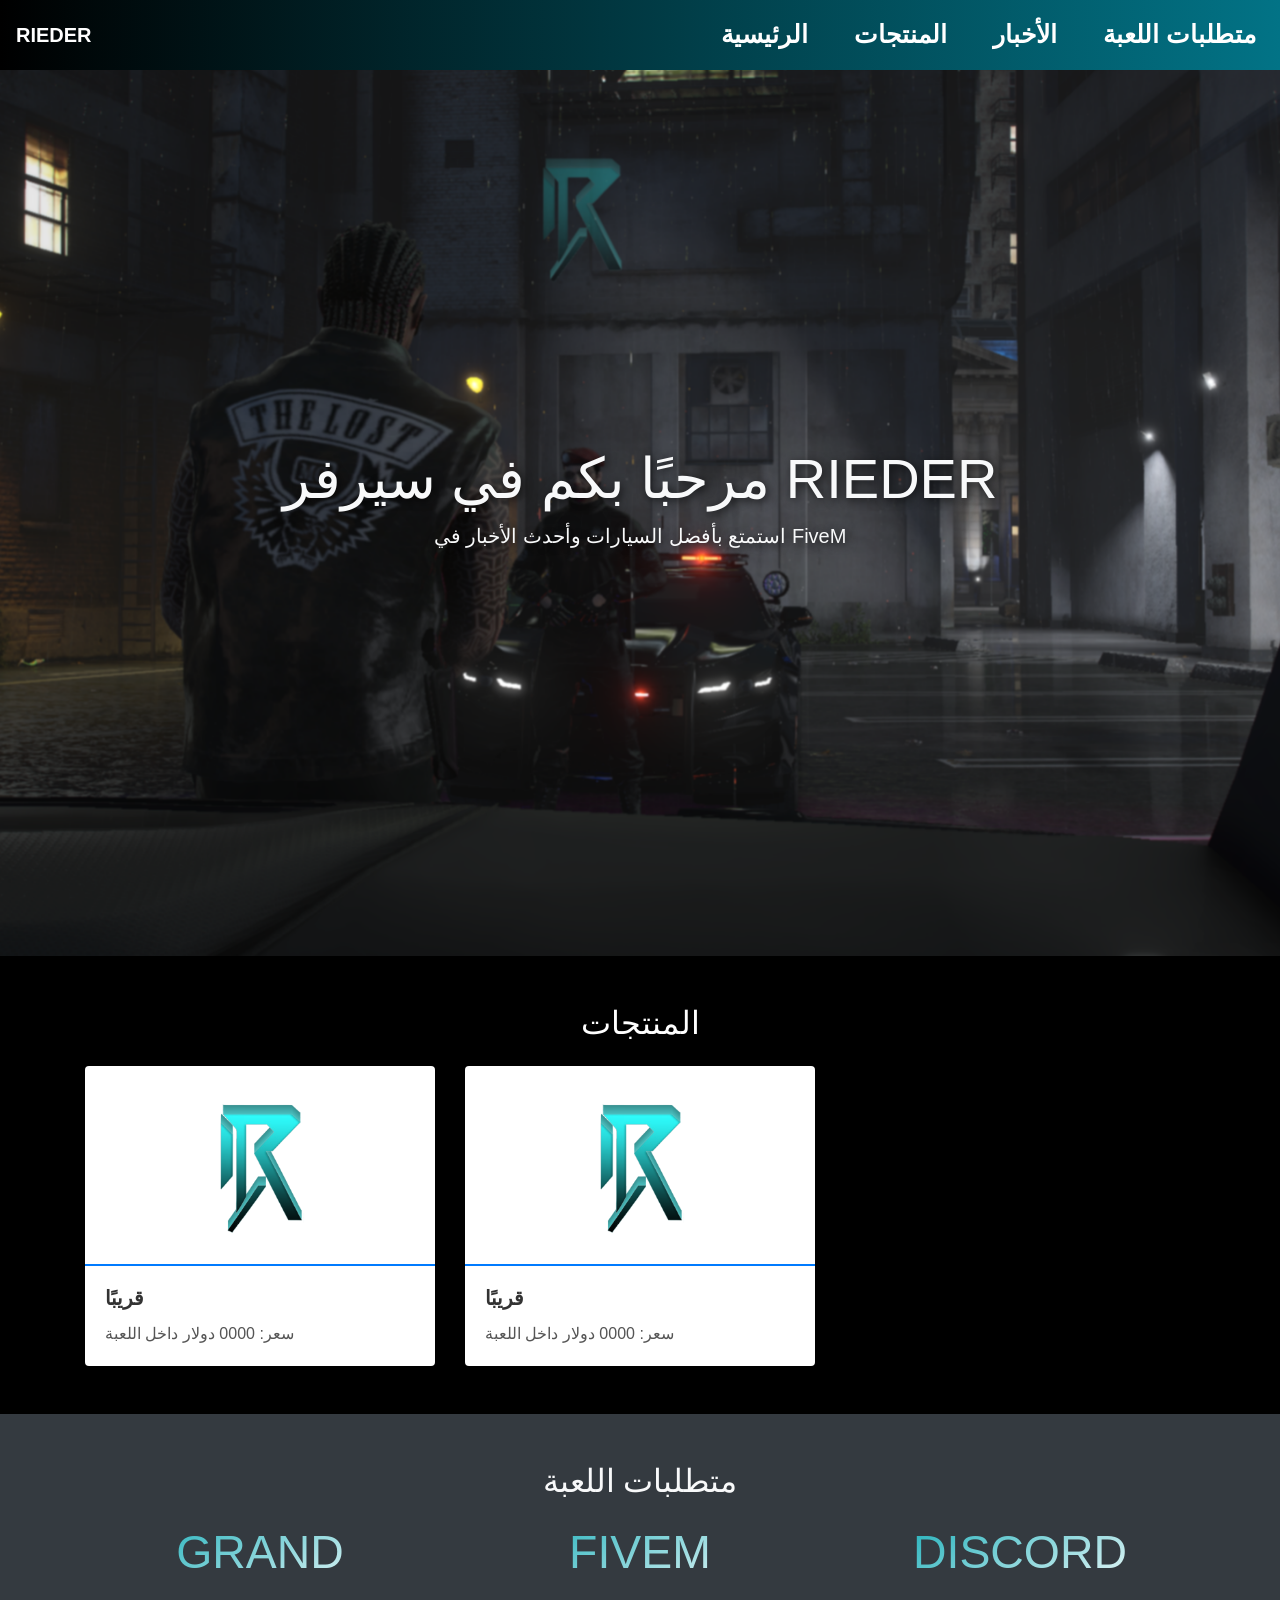
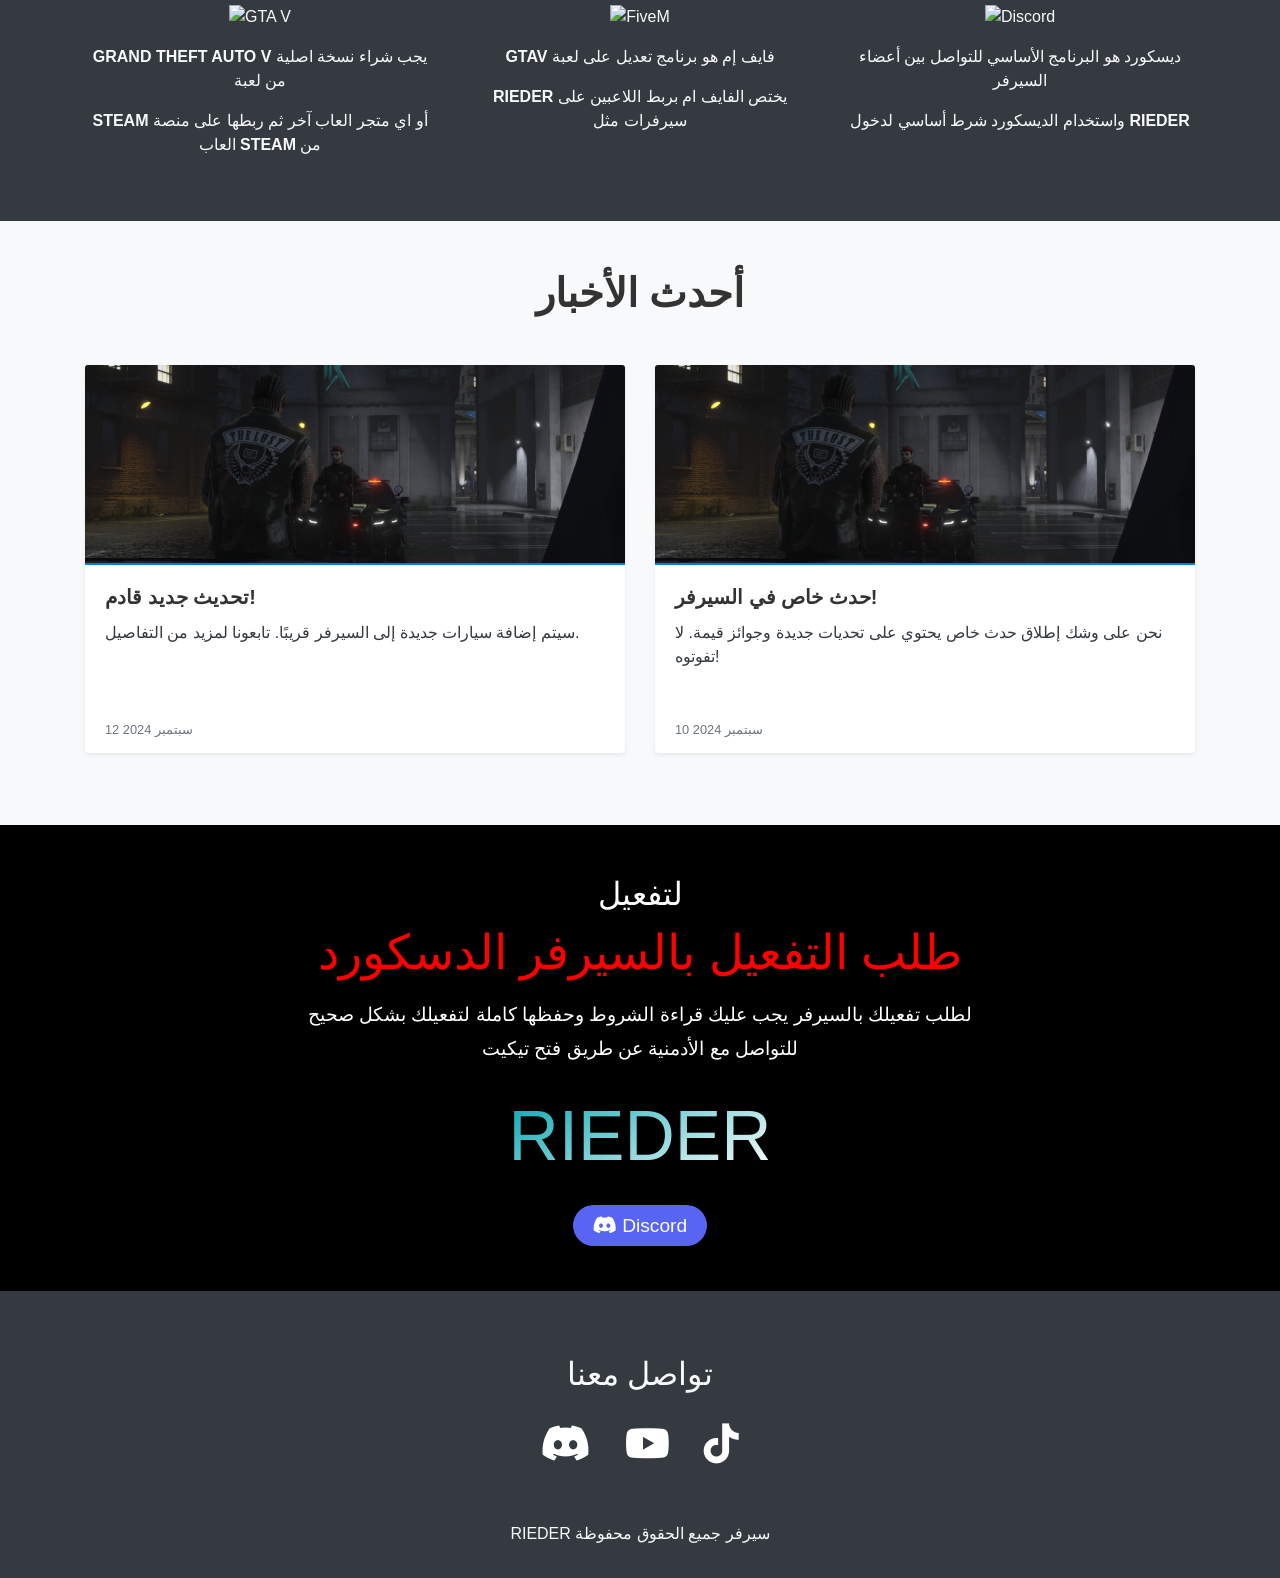
==== index.html @ 336ad44a "Add files via upload" ====
<!DOCTYPE html>
<html lang="ar">
  <head>
    <meta charset="UTF-8" />
    <meta name="viewport" content="width=device-width, initial-scale=1.0" />
    <title>RIEDER - سيرفر FiveM</title>
    <link
      rel="stylesheet"
      href="https://cdnjs.cloudflare.com/ajax/libs/font-awesome/6.0.0-beta3/css/all.min.css"
    />
    <link
      rel="stylesheet"
      href="https://stackpath.bootstrapcdn.com/bootstrap/4.5.2/css/bootstrap.min.css"
    />
    <link rel="stylesheet" href="index.css" />
  </head>

  <body>
    <!-- شريط التنقل -->
    <nav class="navbar navbar-expand-lg navbar-dark bg-dark fixed-top">
      <a class="navbar-brand" href="#">RIEDER</a>
      <button
        class="navbar-toggler"
        type="button"
        data-toggle="collapse"
        data-target="#navbarNav"
        aria-controls="navbarNav"
        aria-expanded="false"
        aria-label="Toggle navigation"
      >
        <span class="navbar-toggler-icon"></span>
      </button>
      <div class="collapse navbar-collapse" id="navbarNav">
        <ul class="navbar-nav ml-auto">
          <li class="nav-item">
            <a class="nav-link" href="#home">الرئيسية</a>
          </li>
          <li class="nav-item">
            <a class="nav-link" href="#products">المنتجات</a>
          </li>
          <li class="nav-item">
            <a class="nav-link" href="#news">الأخبار</a>
          </li>
          <li class="nav-item">
            <a class="nav-link" href="#requirements">متطلبات اللعبة</a>
          </li>
        </ul>
      </div>
    </nav>

    <!-- قسم الصفحة الرئيسية -->
    <section id="home" class="d-flex align-items-center justify-content-center text-center">
      <div class="background-slideshow">
        <div class="slide active" style="background-image: url('img/RD-1.png')"></div>
      </div>
      <div class="container text-light">
        <h1 class="display-4">مرحبًا بكم في سيرفر RIEDER</h1>
        <p class="lead">استمتع بأفضل السيارات وأحدث الأخبار في FiveM</p>
      </div>
    </section>

    <!-- قسم المنتجات -->
    <section id="products" class="py-5">
      <div class="container">
        <h2 class="text-center mb-4">المنتجات</h2>
        <div class="row">
          <div class="col-md-4">
            <div class="card shadow">
              <img src="img/R.png" class="card-img-top" alt="سيارة 1" />
              <div class="card-body">
                <h5 class="card-title">قريبًا</h5>
                <p class="card-text">سعر: 0000 دولار داخل اللعبة</p>
              </div>
            </div>
          </div>
          <div class="col-md-4">
            <div class="card shadow">
              <img src="img/R.png" class="card-img-top" alt="سيارة 2" />
              <div class="card-body">
                <h5 class="card-title">قريبًا</h5>
                <p class="card-text">سعر: 0000 دولار داخل اللعبة</p>
              </div>
            </div>
          </div>
        </div>
      </div>
    </section>

    <!-- قسم متطلبات اللعبة -->
    <section id="requirements" class="py-5 bg-dark text-light">
      <div class="container">
        <h2 class="text-center mb-4">متطلبات اللعبة</h2>
        <div class="row text-center">
          <div class="col-md-4">
            <h3 class="text-danger">GRAND</h3>
            <img src="https://i.imgur.com/AScVZqW.jpg" alt="GTA V" class="img-fluid mb-3" />
            <p><strong>GRAND THEFT AUTO V</strong> يجب شراء نسخة اصلية من لعبة</p>
            <p><strong>STEAM</strong>  أو اي متجر العاب آخر ثم ربطها على منصة العاب <strong>STEAM</strong>  من</p>
          </div>
          <div class="col-md-4">
            <h3 class="text-danger">FIVEM</h3>
            <img src="https://i.imgur.com/8lNIulw.jpg" alt="FiveM" class="img-fluid mb-3" />
            <p><strong>GTAV</strong> فايف إم هو برنامج تعديل على لعبة </p>
            <p><strong>RIEDER</strong> يختص الفايف ام بربط اللاعبين على سيرفرات مثل</p>
          </div>
          <div class="col-md-4">
            <h3 class="text-danger">DISCORD</h3>
            <img src="https://i.imgur.com/HtCloNU.png" alt="Discord" class="img-fluid mb-3" />
            <p>ديسكورد هو البرنامج الأساسي للتواصل بين أعضاء السيرفر</p>
            <p>واستخدام الديسكورد شرط أساسي لدخول <strong>RIEDER</strong></p>
          </div>
        </div>
      </div>
    </section>

    <!-- قسم الأخبار -->
    <section id="news" class="py-5 bg-light text-dark">
      <div class="container">
        <h2 class="text-center mb-5">أحدث الأخبار</h2>
        <div class="row">
          <div class="col-md-6 mb-4">
            <div class="card shadow-sm h-100">
              <img src="img/RD-1.png" class="card-img-top" alt="خبر 1" />
              <div class="card-body">
                <h5 class="card-title">تحديث جديد قادم!</h5>
                <p>سيتم إضافة سيارات جديدة إلى السيرفر قريبًا. تابعونا لمزيد من التفاصيل.</p>
              </div>
              <div class="card-footer bg-transparent">
                <small class="text-muted">12 سبتمبر 2024</small>
              </div>
            </div>
          </div>
          <div class="col-md-6 mb-4">
            <div class="card shadow-sm h-100">
              <img src="img/RD-1.png" class="card-img-top" alt="خبر 2" />
              <div class="card-body">
                <h5 class="card-title">حدث خاص في السيرفر!</h5>
                <p>نحن على وشك إطلاق حدث خاص يحتوي على تحديات جديدة وجوائز قيمة. لا تفوتوه!</p>
              </div>
              <div class="card-footer bg-transparent">
                <small class="text-muted">10 سبتمبر 2024</small>
              </div>
            </div>
          </div>
        </div>
      </div>
    </section>

    <!-- قسم التفعيل -->
    <section class="activation-section">
      <h3>لتفعيل</h3>
      <h1>طلب التفعيل بالسيرفر الدسكورد</h1>
      <p>لطلب تفعيلك بالسيرفر يجب عليك قراءة الشروط وحفظها كاملة لتفعيلك بشكل صحيح</p>
      <p>للتواصل مع الأدمنية عن طريق فتح تيكيت</p>

      <div class="admin">
        <span class="text-danger">RIEDER</span> 
      </div>
<br>
      <a href="https://discord.gg/NkKZHzHgJ5" target="_blank" class="discord-button">
        <i class="fab fa-discord"></i> Discord
      </a>
    </section>

    <!-- تواصل -->
    <footer class="bg-dark text-light text-center py-3">
      <section id="social-media" class="py-5 bg-dark text-light text-center">
        <div class="container">
          <h2>تواصل معنا</h2>
          <div class="social-icons">
            <a href="https://discord.gg/NkKZHzHgJ5" target="_blank" class="social-icon"><i class="fab fa-discord"></i></a>
            <a href="https://www.youtube.com/@RIEDER_RP" target="_blank" class="social-icon"><i class="fab fa-youtube"></i></a>
            <a href="https://www.tiktok.com/@riedercfw" target="_blank" class="social-icon"><i class="fab fa-tiktok"></i></a>
          </div>
        </div>
      </section>
      <p>RIEDER سيرفر جميع الحقوق محفوظة</p>
    </footer>

    <!-- سكربتات -->
    <script src="https://code.jquery.com/jquery-3.5.1.slim.min.js"></script>
    <script src="https://cdn.jsdelivr.net/npm/@popperjs/core@2.9.2/dist/umd/popper.min.js"></script>
    <script src="https://stackpath.bootstrapcdn.com/bootstrap/4.5.2/js/bootstrap.min.js"></script>
    <script src="scripts.js"></script>
  </body>
</html>
---- index.css ----
* {
  margin: 0;
  padding: 0;
  box-sizing: border-box;
}
a {
  text-decoration: none;
  color: #027386;
}
@font-face {
  font-family: "RIEDER1";
  src: url(font/OriginTech_personal_use.otf);
}

@font-face {
  font-family: "RIEDER2";
  src: url(font/ReemKufi-Regular-2_2.ttf);
}

::-webkit-scrollbar {
  width: 3px;
}
::-webkit-scrollbar-thumb {
  background-color: #027386;
}
/* تهيئة أساسية */
body {
  font-family: "Arial", sans-serif;
  background-color: black;
  color: white;
  margin-top: 56px; /* لتعويض شريط التنقل الثابت */
}

/* تخصيص شريط التنقل */
.navbar {
  background: linear-gradient(
    to right,
    #000000,
    #027386
  ); /* تدرج ألوان أسود وأزرق */
  font-size: 25px;
  font-weight: 600;
}
.nav-link {
  color: #ffffff !important; /* لون النص في الروابط */
  margin-left: 30px;
}
.nav-link:hover {
  color: #000000 !important; /* لون النص عند التمرير */
}

/* قسم الصفحة الرئيسية */
#home {
  position: relative;
  height: 100vh;
  overflow: hidden;
}

/* خلفية الصور المتغيرة */
.background-slideshow {
  position: absolute;
  top: 0;
  left: 0;
  width: 100%;
  height: 100%;
  z-index: -1;
}

.slide {
  position: absolute;
  top: 0;
  left: 0;
  width: 100%;
  height: 100%;
  background-size: cover;
  background-position: center;
  opacity: 0;
  transition: opacity 2s ease-in-out;
}

.slide.active {
  opacity: 1;
}

/* تنسيق النص */
.container {
  z-index: 1;
}

#home h1,
#home p {
  text-shadow: 2px 2px 10px rgba(0, 0, 0, 0.7);
}

/* المنتجات */
.card {
  transition: transform 0.3s ease;
}

.card:hover {
  transform: scale(1.05);
}

.card img {
  height: 200px;
  object-fit: cover;
}

.btn-primary {
  background-color: #027386;
  border-color: #027386;
}

.btn-primary:hover {
  background-color: #004085;
  border-color: #003366;
}

/* قسم الأخبار المحسن */
#news {
  background-color: #222;
}

#news h2 {
  color: #333;
  font-weight: bold;
  font-size: 2.5rem;
}

.card {
  border: none;
  transition: transform 0.3s ease;
}

.card:hover {
  transform: scale(1.05);
}

.card-img-top {
  height: 250px;
  object-fit: cover;
  border-bottom: 2px solid #007bff;
}

.card-title {
  font-weight: bold;
  color: #333;
}

.card-text {
  color: #555;
}

.card-footer {
  background-color: transparent;
  border-top: none;
}

.card-footer small {
  color: #777;
}

/* قسم التواصل الاجتماعي */
#social-media {
  padding: 50px 0;
  background-color: #111;
}

.social-icons {
  margin-top: 20px;
}

.social-icon {
  color: white;
  margin: 0 15px;
  font-size: 2.5rem;
  transition: color 0.3s ease;
}

.social-icon:hover {
  color: #027386; /* لون مختلف عند التحويم */
  filter: drop-shadow(2px 2px 20px #ffffff);
}

/*gem*/

.text-danger {
  text-align: center;
  background: linear-gradient(150deg, #08a8b3, #ffffff);
  -webkit-background-clip: text;
  background-clip: text;
  -webkit-text-fill-color: transparent;
  font-size: 2.9em;
  margin-left: 20px;
  margin-right: 20px;
  margin-bottom: 25px;
}

/*قسم التفعيل */
.activation-section {
  text-align: center;
  padding: 50px;
}

.activation-section h1 {
  color: red;
  font-size: 3rem;
  margin-bottom: 20px;
}

.activation-section h3 {
  margin-bottom: 10px;
  font-size: 2rem;
}

.activation-section p {
  font-size: 1.2rem;
  margin-bottom: 5px;
}

.discord-button {
  margin-top: 30px;
  background-color: #5865f2;
  color: white;
  padding: 10px 20px;
  border-radius: 25px;
  text-decoration: none;
  font-size: 1.2rem;
}

.discord-button:hover {
  background-color: #4853c8;
}

.admin {
  margin-top: 20px;
  font-size: 1.5rem;
}

.admin i {
  margin-left: 5px;
}
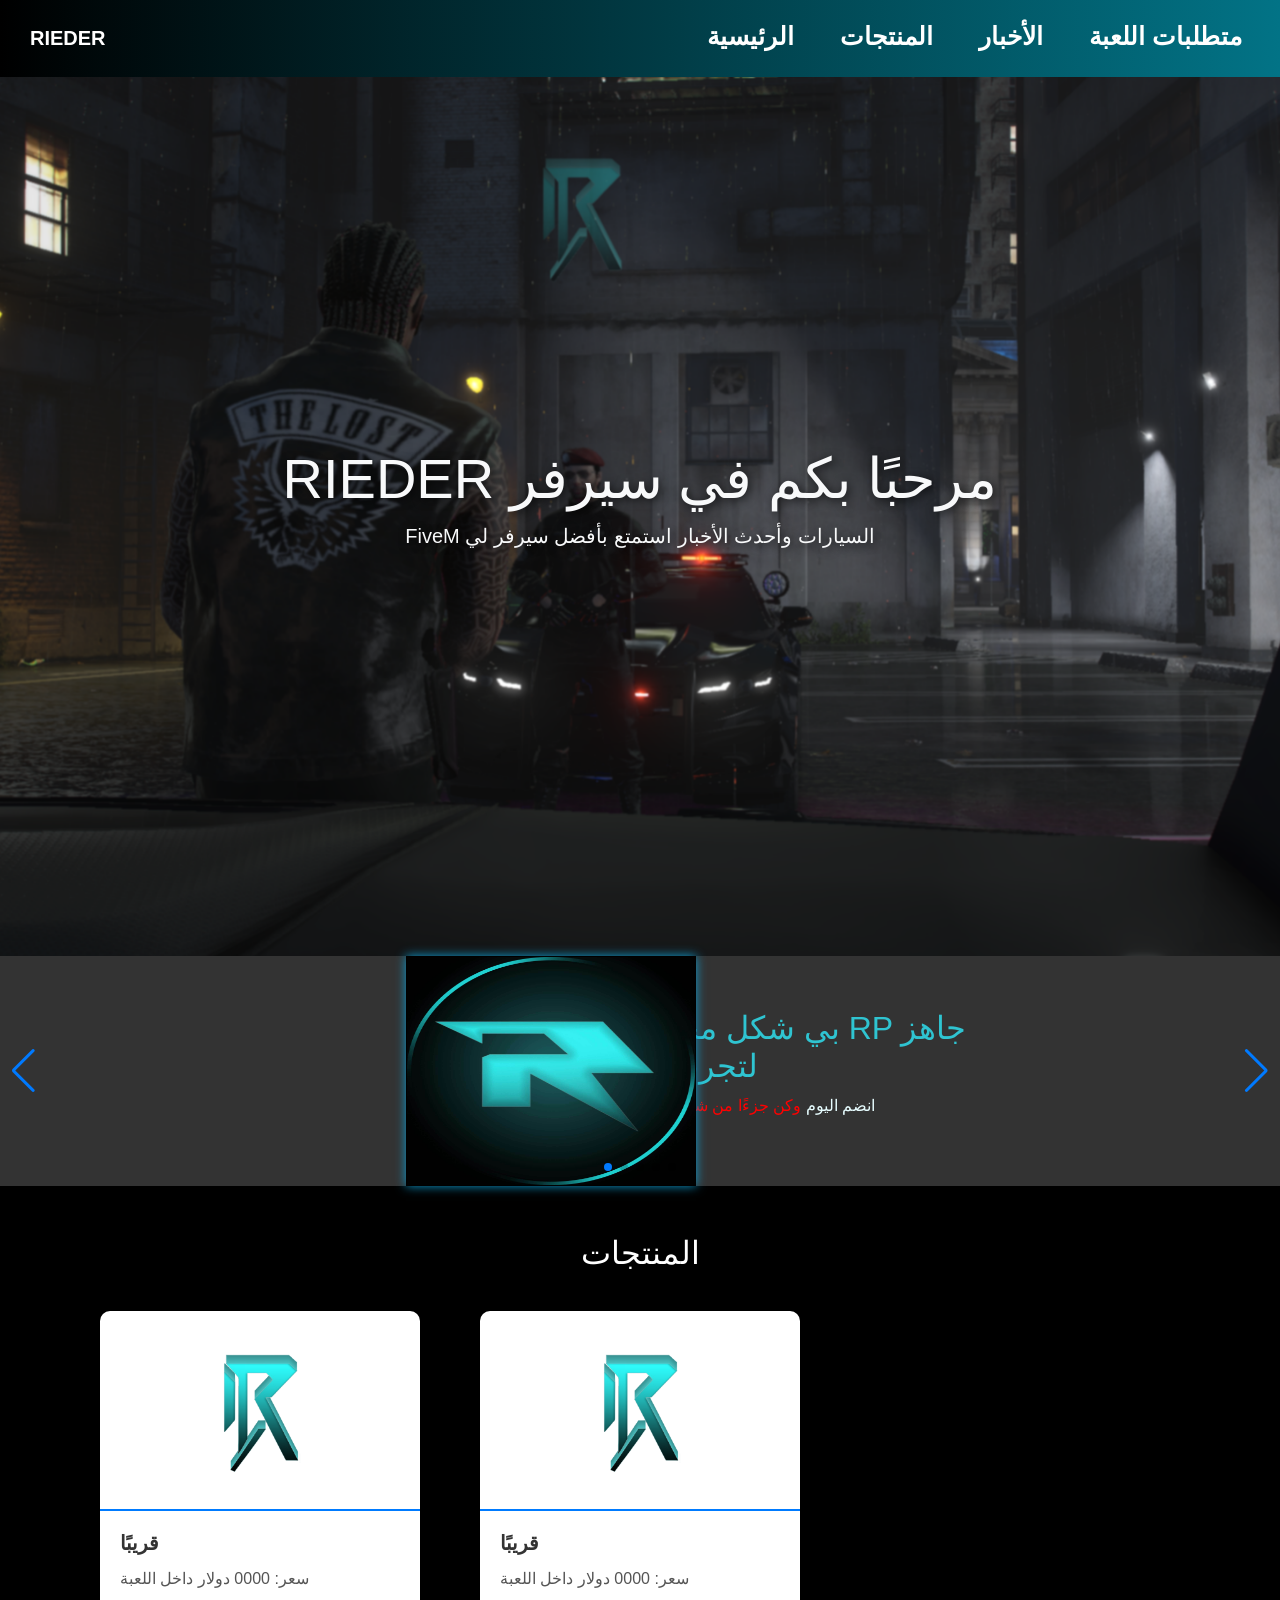
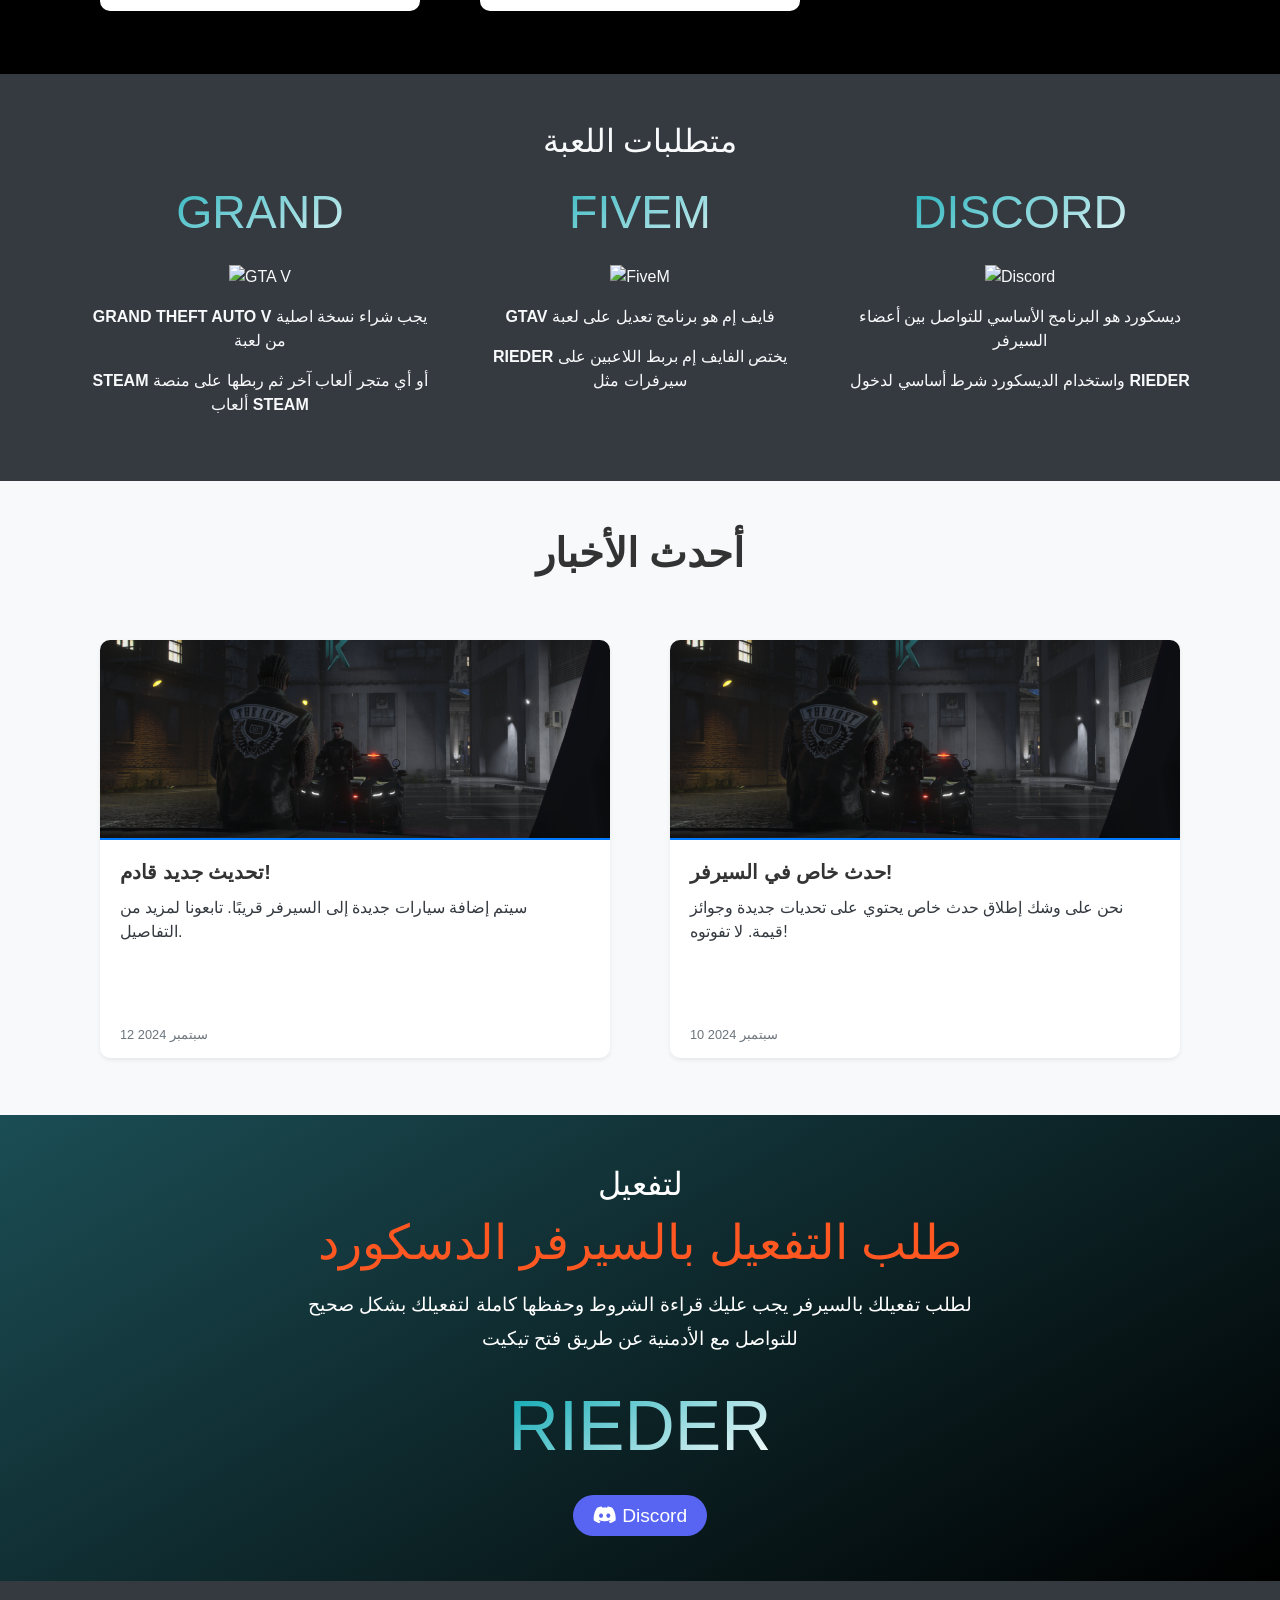
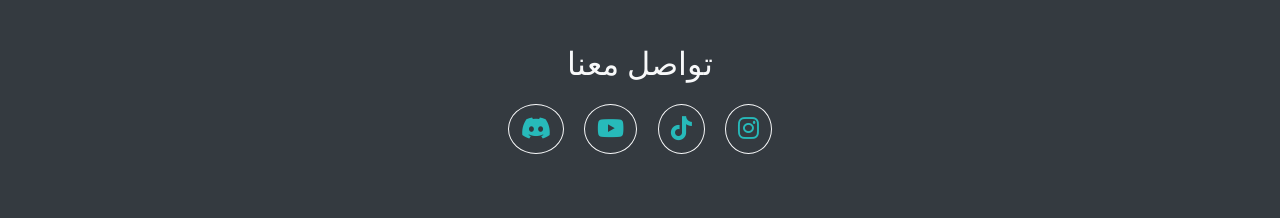
==== commit 0752d012: "Add files via upload" ====
--- a/index.html
+++ b/index.html
@@ -1,6 +1,16 @@
 <!DOCTYPE html>
 <html lang="ar">
   <head>
+    <meta
+      name="description"
+      content="مرحبًا بكم في RIEDER، السيرفر النهائي لـ FiveM لتجربة RP الرائعة."
+    />
+    <meta
+      name="keywords"
+      content="FiveM، RIEDER، GTA V، RP، الألعاب، السيرفر"
+    />
+    <meta name="robots" content="index، follow" />
+
     <meta charset="UTF-8" />
     <meta name="viewport" content="width=device-width, initial-scale=1.0" />
     <title>RIEDER - سيرفر FiveM</title>
@@ -12,7 +22,11 @@
       rel="stylesheet"
       href="https://stackpath.bootstrapcdn.com/bootstrap/4.5.2/css/bootstrap.min.css"
     />
-    <link rel="stylesheet" href="index.css" />
+    <link
+      rel="stylesheet"
+      href="https://unpkg.com/swiper/swiper-bundle.min.css"
+    />
+    <link rel="stylesheet" href="style.css" />
   </head>
 
   <body>
@@ -38,9 +52,7 @@
           <li class="nav-item">
             <a class="nav-link" href="#products">المنتجات</a>
           </li>
-          <li class="nav-item">
-            <a class="nav-link" href="#news">الأخبار</a>
-          </li>
+          <li class="nav-item"><a class="nav-link" href="#news">الأخبار</a></li>
           <li class="nav-item">
             <a class="nav-link" href="#requirements">متطلبات اللعبة</a>
           </li>
@@ -49,16 +61,61 @@
     </nav>
 
     <!-- قسم الصفحة الرئيسية -->
-    <section id="home" class="d-flex align-items-center justify-content-center text-center">
+    <section
+      id="home"
+      class="d-flex align-items-center justify-content-center text-center"
+    >
       <div class="background-slideshow">
-        <div class="slide active" style="background-image: url('img/RD-1.png')"></div>
+        <div
+          class="slide active"
+          style="background-image: url('img/RD-1.png')"
+        ></div>
+        <div class="slide" style="background-image: url('img/IMG_1277.jpg')"></div>
+        <div class="slide" style="background-image: url('img/IMG_1278.jpg')"></div>
       </div>
       <div class="container text-light">
-        <h1 class="display-4">مرحبًا بكم في سيرفر RIEDER</h1>
-        <p class="lead">استمتع بأفضل السيارات وأحدث الأخبار في FiveM</p>
-      </div>
-    </section>
-
+        <h1 class="display-4">RIEDER مرحبًا بكم في سيرفر</h1>
+        <p class="lead">FiveM السيارات وأحدث الأخبار استمتع بأفضل سيرفر لي </p>
+      </div>
+    </section>
+    <section class="conr">
+
+    
+        <div class="swiper-div">
+          <div class="swiper-container">
+            <div class="swiper-wrapper">
+              <div class="swiper-slide">
+                <img class="slider-image" src="img/IMG_1285.jpg" alt="Image 1" />
+              </div>
+              <div class="swiper-slide">
+                <img class="slider-image" src="img/kane.png" alt="Image 2" />
+              </div>
+              <div class="swiper-slide">
+                <img class="slider-image" src="img/image.png" alt="Image 3" />
+              </div>
+              <div class="swiper-slide">
+                <img class="slider-image" src="img/banner.jpg" alt="Image 4" />
+              </div>
+              <div class="swiper-slide">
+                <img class="slider-image" src="img/banner.jpg" alt="Image 5" />
+              </div>
+            </div>
+            <div class="swiper-button-next"></div>
+            <div class="swiper-button-prev"></div>
+            <div class="swiper-pagination"></div>
+          </div>
+        </div>
+        
+        <div class="text">
+          <h2> بي شكل مختلف؟ RP جاهز لتجربة لعب</h2>
+          <p>
+            <span style="color: rgb(231, 253, 255)">انضم اليوم</span>
+            <span style="color: red">وكن جزءًا من شيء غير عادي</span>
+          </p>
+        </div>
+
+    </section>
+    
     <!-- قسم المنتجات -->
     <section id="products" class="py-5">
       <div class="container">
@@ -93,19 +150,39 @@
         <div class="row text-center">
           <div class="col-md-4">
             <h3 class="text-danger">GRAND</h3>
-            <img src="https://i.imgur.com/AScVZqW.jpg" alt="GTA V" class="img-fluid mb-3" />
-            <p><strong>GRAND THEFT AUTO V</strong> يجب شراء نسخة اصلية من لعبة</p>
-            <p><strong>STEAM</strong>  أو اي متجر العاب آخر ثم ربطها على منصة العاب <strong>STEAM</strong>  من</p>
+            <img
+              src="https://i.imgur.com/AScVZqW.jpg"
+              alt="GTA V"
+              class="img-fluid mb-3"
+            />
+            <p>
+              <strong>GRAND THEFT AUTO V</strong> يجب شراء نسخة اصلية من لعبة
+            </p>
+            <p>
+              <strong>STEAM</strong> أو أي متجر ألعاب آخر ثم ربطها على منصة
+              ألعاب <strong>STEAM</strong>
+            </p>
           </div>
           <div class="col-md-4">
             <h3 class="text-danger">FIVEM</h3>
-            <img src="https://i.imgur.com/8lNIulw.jpg" alt="FiveM" class="img-fluid mb-3" />
-            <p><strong>GTAV</strong> فايف إم هو برنامج تعديل على لعبة </p>
-            <p><strong>RIEDER</strong> يختص الفايف ام بربط اللاعبين على سيرفرات مثل</p>
+            <img
+              src="https://i.imgur.com/8lNIulw.jpg"
+              alt="FiveM"
+              class="img-fluid mb-3"
+            />
+            <p><strong>GTAV</strong> فايف إم هو برنامج تعديل على لعبة</p>
+            <p>
+              <strong>RIEDER</strong> يختص الفايف إم بربط اللاعبين على سيرفرات
+              مثل
+            </p>
           </div>
           <div class="col-md-4">
             <h3 class="text-danger">DISCORD</h3>
-            <img src="https://i.imgur.com/HtCloNU.png" alt="Discord" class="img-fluid mb-3" />
+            <img
+              src="https://i.imgur.com/HtCloNU.png"
+              alt="Discord"
+              class="img-fluid mb-3"
+            />
             <p>ديسكورد هو البرنامج الأساسي للتواصل بين أعضاء السيرفر</p>
             <p>واستخدام الديسكورد شرط أساسي لدخول <strong>RIEDER</strong></p>
           </div>
@@ -123,7 +200,10 @@
               <img src="img/RD-1.png" class="card-img-top" alt="خبر 1" />
               <div class="card-body">
                 <h5 class="card-title">تحديث جديد قادم!</h5>
-                <p>سيتم إضافة سيارات جديدة إلى السيرفر قريبًا. تابعونا لمزيد من التفاصيل.</p>
+                <p>
+                  سيتم إضافة سيارات جديدة إلى السيرفر قريبًا. تابعونا لمزيد من
+                  التفاصيل.
+                </p>
               </div>
               <div class="card-footer bg-transparent">
                 <small class="text-muted">12 سبتمبر 2024</small>
@@ -135,7 +215,10 @@
               <img src="img/RD-1.png" class="card-img-top" alt="خبر 2" />
               <div class="card-body">
                 <h5 class="card-title">حدث خاص في السيرفر!</h5>
-                <p>نحن على وشك إطلاق حدث خاص يحتوي على تحديات جديدة وجوائز قيمة. لا تفوتوه!</p>
+                <p>
+                  نحن على وشك إطلاق حدث خاص يحتوي على تحديات جديدة وجوائز قيمة.
+                  لا تفوتوه!
+                </p>
               </div>
               <div class="card-footer bg-transparent">
                 <small class="text-muted">10 سبتمبر 2024</small>
@@ -147,19 +230,22 @@
     </section>
 
     <!-- قسم التفعيل -->
-    <section class="activation-section">
+    <section class="activation-section text-center">
       <h3>لتفعيل</h3>
       <h1>طلب التفعيل بالسيرفر الدسكورد</h1>
-      <p>لطلب تفعيلك بالسيرفر يجب عليك قراءة الشروط وحفظها كاملة لتفعيلك بشكل صحيح</p>
+      <p>
+        لطلب تفعيلك بالسيرفر يجب عليك قراءة الشروط وحفظها كاملة لتفعيلك بشكل
+        صحيح
+      </p>
       <p>للتواصل مع الأدمنية عن طريق فتح تيكيت</p>
-
-      <div class="admin">
-        <span class="text-danger">RIEDER</span> 
-      </div>
-<br>
-      <a href="https://discord.gg/NkKZHzHgJ5" target="_blank" class="discord-button">
-        <i class="fab fa-discord"></i> Discord
-      </a>
+      <div class="admin"><span class="text-danger">RIEDER</span></div>
+      <br />
+      <a
+        href="https://discord.gg/NkKZHzHgJ5"
+        target="_blank"
+        class="discord-button"
+        ><i class="fab fa-discord"></i> Discord</a
+      >
     </section>
 
     <!-- تواصل -->
@@ -168,19 +254,36 @@
         <div class="container">
           <h2>تواصل معنا</h2>
           <div class="social-icons">
-            <a href="https://discord.gg/NkKZHzHgJ5" target="_blank" class="social-icon"><i class="fab fa-discord"></i></a>
-            <a href="https://www.youtube.com/@RIEDER_RP" target="_blank" class="social-icon"><i class="fab fa-youtube"></i></a>
-            <a href="https://www.tiktok.com/@riedercfw" target="_blank" class="social-icon"><i class="fab fa-tiktok"></i></a>
+            <a
+              href="https://discord.gg/NkKZHzHgJ5"
+              class="btn btn-outline-light rounded-circle"
+              ><i class="fab fa-discord"></i
+            ></a>
+            <a
+              href="https://www.youtube.com/"
+              class="btn btn-outline-light rounded-circle"
+              ><i class="fab fa-youtube"></i
+            ></a>
+            <a
+              href="https://www.tiktok.com/"
+              class="btn btn-outline-light rounded-circle"
+              ><i class="fab fa-tiktok"></i
+            ></a>
+            <a
+              href="https://www.instagram.com/"
+              class="btn btn-outline-light rounded-circle"
+              ><i class="fab fa-instagram"></i
+            ></a>
           </div>
         </div>
       </section>
-      <p>RIEDER سيرفر جميع الحقوق محفوظة</p>
     </footer>
 
     <!-- سكربتات -->
-    <script src="https://code.jquery.com/jquery-3.5.1.slim.min.js"></script>
-    <script src="https://cdn.jsdelivr.net/npm/@popperjs/core@2.9.2/dist/umd/popper.min.js"></script>
+    <script src="https://code.jquery.com/jquery-3.5.1.min.js"></script>
+    <script src="https://cdn.jsdelivr.net/npm/@popperjs/core@2.10.2/dist/umd/popper.min.js"></script>
     <script src="https://stackpath.bootstrapcdn.com/bootstrap/4.5.2/js/bootstrap.min.js"></script>
-    <script src="scripts.js"></script>
+    <script src="https://unpkg.com/swiper/swiper-bundle.min.js"></script>
+    <script src="script.js"></script>
   </body>
 </html>
--- a/style.css
+++ b/style.css
@@ -0,0 +1,340 @@
+* {
+  margin: 0;
+  padding: 0;
+  box-sizing: border-box;
+}
+
+a {
+  text-decoration: none;
+  color: #027386;
+}
+
+@font-face {
+  font-family: "RIEDER1";
+  src: url(font/OriginTech_personal_use.otf);
+}
+
+@font-face {
+  font-family: "RIEDER2";
+  src: url(font/ReemKufi-Regular-2_2.ttf);
+}
+::-webkit-scrollbar {
+  width: 3px;
+}
+
+::-webkit-scrollbar-thumb {
+  background-color: #027386;
+}
+
+/* تهيئة أساسية */
+body {
+  font-family: "Arial", sans-serif;
+  background-color: black;
+  color: white;
+  margin-top: 56px; /* لتعويض شريط التنقل الثابت */
+}
+
+/* تخصيص شريط التنقل */
+.navbar {
+  background: linear-gradient(to right, #000000, #027386);
+  padding: 10px 30px; /* زيادة الحشوة */
+  font-size: 25px;
+  font-weight: 600;
+}
+
+.nav-link {
+  color: #ffffff !important; /* لون النص في الروابط */
+  margin-left: 30px;
+  position: relative;
+}
+
+.nav-link:after {
+  content: '';
+  display: block;
+  height: 3px;
+  background: #ffffff;
+  transition: width 0.3s;
+  width: 0;
+  margin: auto;
+}
+
+.nav-link:hover:after {
+  width: 100%; /* عرض شريط تحت الرابط عند التحويم */
+}
+
+/* قسم الصفحة الرئيسية */
+#home {
+  position: relative;
+  height: 100vh;
+  overflow: hidden;
+}
+
+/* خلفية الصور المتغيرة */
+.background-slideshow {
+  position: absolute;
+  top: 0;
+  left: 0;
+  width: 100%;
+  height: 100%;
+  z-index: -1;
+}
+.slide {
+  position: absolute;
+  top: 0;
+  left: 0;
+  width: 100%;
+  height: 100%;
+  background-size: cover;
+  background-position: center;
+  opacity: 0;
+  transition: opacity 1s ease-in-out;
+}
+
+.slide.active {
+  opacity: 1;
+  z-index: 1; /* التأكد من ظهور الصورة النشطة فوق الصور الأخرى */
+}
+
+/* تنسيق النص */
+.container {
+  z-index: 1;
+  display:flexbox;
+  flex-wrap: wrap; /* لتناسب العناصر بشكل أفضل */
+  justify-content: space-around; /* توزيع العناصر */
+}
+
+#home h1,
+#home p {
+  text-shadow: 2px 2px 10px rgba(0, 0, 0, 0.7);
+}
+
+/* المنتجات */
+.card {
+  border: none;
+  border-radius: 10px; /* زوايا دائرية */
+  overflow: hidden; /* إخفاء المحتوى الزائد */
+  box-shadow: 0 4px 20px rgba(0, 0, 0, 0.2); /* تأثير الظل */
+  transition: transform 0.3s, box-shadow 0.3s; /* تأثيرات عند التحويم */
+  flex: 1 1 300px; /* العنصر يملأ المساحة المتاحة */
+  margin: 15px; /* تباعد بين العناصر */
+}
+
+.card:hover {
+  transform: translateY(-5px); /* تحريك البطاقة للأعلى */
+  box-shadow: 0 8px 30px rgba(0, 0, 0, 0.3); /* زيادة تأثير الظل عند التحويم */
+}
+
+.card img {
+  height: 200px;
+  object-fit: cover;
+}
+
+.btn-primary {
+  background-color: #027386;
+  border: none; /* إزالة الحدود */
+  border-radius: 5px; /* زوايا دائرية */
+  padding: 10px 20px; /* حشوة مناسبة */
+  color: white;
+  font-size: 1.1rem; /* حجم خط أكبر */
+  transition: background-color 0.3s, transform 0.3s; /* تأثيرات عند التحويم */
+}
+
+.btn-primary:hover {
+  background-color: #004085;
+  transform: translateY(-3px); /* تحريك الزر للأعلى قليلاً */
+}
+
+/* قسم الأخبار المحسن */
+#news {
+  background-color: #222;
+}
+
+#news h2 {
+  color: #333;
+  font-weight: bold;
+  font-size: 2.5rem;
+}
+
+.card {
+  border: none;
+  transition: transform 0.3s ease;
+}
+
+.card:hover {
+  transform: scale(1.05);
+}
+
+.card-img-top {
+  height: 250px;
+  object-fit: cover;
+  border-bottom: 2px solid #007bff;
+}
+
+.card-title {
+  font-weight: bold;
+  color: #333;
+}
+
+.card-text {
+  color: #555;
+}
+
+.card-footer {
+  background-color: transparent;
+  border-top: none;
+}
+
+.card-footer small {
+  color: #777;
+}
+
+/* قسم التواصل الاجتماعي */
+#social-media {
+  padding: 50px 0;
+  background-color: #111;
+}
+
+.social-icons {
+  margin-top: 20px;
+}
+
+.social-icon {
+  color: white;
+  margin: 0 15px;
+  font-size: 2.5rem;
+  transition: transform 0.3s, color 0.3s; /* إضافة تأثيرات */
+}
+
+.social-icon:hover {
+  color: #027386; /* لون مختلف عند التحويم */
+  transform: scale(1.1); /* تكبير الأيقونة عند التحويم */
+}
+
+/*gem*/
+
+.text-danger {
+  text-align: center;
+  background: linear-gradient(150deg, #08a8b3, #ffffff);
+  -webkit-background-clip: text;
+  background-clip: text;
+  -webkit-text-fill-color: transparent;
+  font-size: 2.9em;
+  margin-left: 20px;
+  margin-right: 20px;
+  margin-bottom: 25px;
+}
+
+/*قسم التفعيل */
+.activation-section {
+  text-align: center;
+  padding: 50px;
+  background: linear-gradient(
+    150deg,
+    rgba(34, 97, 106, 0.8),
+    rgba(0, 0, 0, 0.5)
+  ); /* تدرج لون خلفية */
+}
+
+.activation-section h1 {
+  color: #ff5722; /* لون أكثر جاذبية */
+  font-size: 3rem;
+  margin-bottom: 20px;
+}
+
+.activation-section h3 {
+  margin-bottom: 10px;
+  font-size: 2rem;
+}
+
+.activation-section p {
+  font-size: 1.2rem;
+  margin-bottom: 5px;
+}
+
+.discord-button {
+  margin-top: 30px;
+  background-color: #5865f2;
+  color: white;
+  padding: 10px 20px;
+  border-radius: 25px;
+  text-decoration: none;
+  font-size: 1.2rem;
+}
+
+.discord-button:hover {
+  background-color: #ffffff;
+}
+
+.admin {
+  margin-top: 20px;
+  font-size: 1.5rem;
+}
+
+.admin i {
+  margin-left: 5px;
+}
+
+/* لتسهيل التنقل بين الصور بالنقر على الشريط السفلي  */
+
+.swiper-container {
+  width: 50px;
+  height: auto;
+  margin: auto;
+  margin-left: 406px;
+}
+
+.swiper-slide img {
+  width: 290px;
+  height: 230px;
+}
+
+.slider-image {
+  display: none; /* إخفاء الصور الافتراضي */
+}
+
+.slider-image.active {
+  display: block; /* عرض الصورة النشطة فقط */
+}
+
+/* تهيئة الخلفية والصفحة الرئيسية */
+.background-slideshow .slide {
+  display: block;
+}
+
+.background-slideshow .slide.active {
+  display: block;
+}
+
+/* صور متغيرة  */
+.conr {
+  display: flex;
+  align-items: center;
+  background-color: #333;
+  color: rgb(47, 196, 209);
+  position: relative;
+}
+
+.conr .text {
+  position: absolute;
+  top: 50%;
+  left: 65%;
+  transform: translate(-50%, -50%);
+}
+
+.swiper-slide img {
+  border: 1px solid black;
+  box-shadow: 0 0 10px rgb(14, 157, 209);
+}
+
+/* الأزرار الاجتماعية */
+.social-icons a {
+  font-size: 1.5rem;
+  color: #27baba;
+  margin: 0 8px;
+}
+
+.footer {
+  background-color: #222;
+  color: #fff;
+  padding: 20px 0;
+}
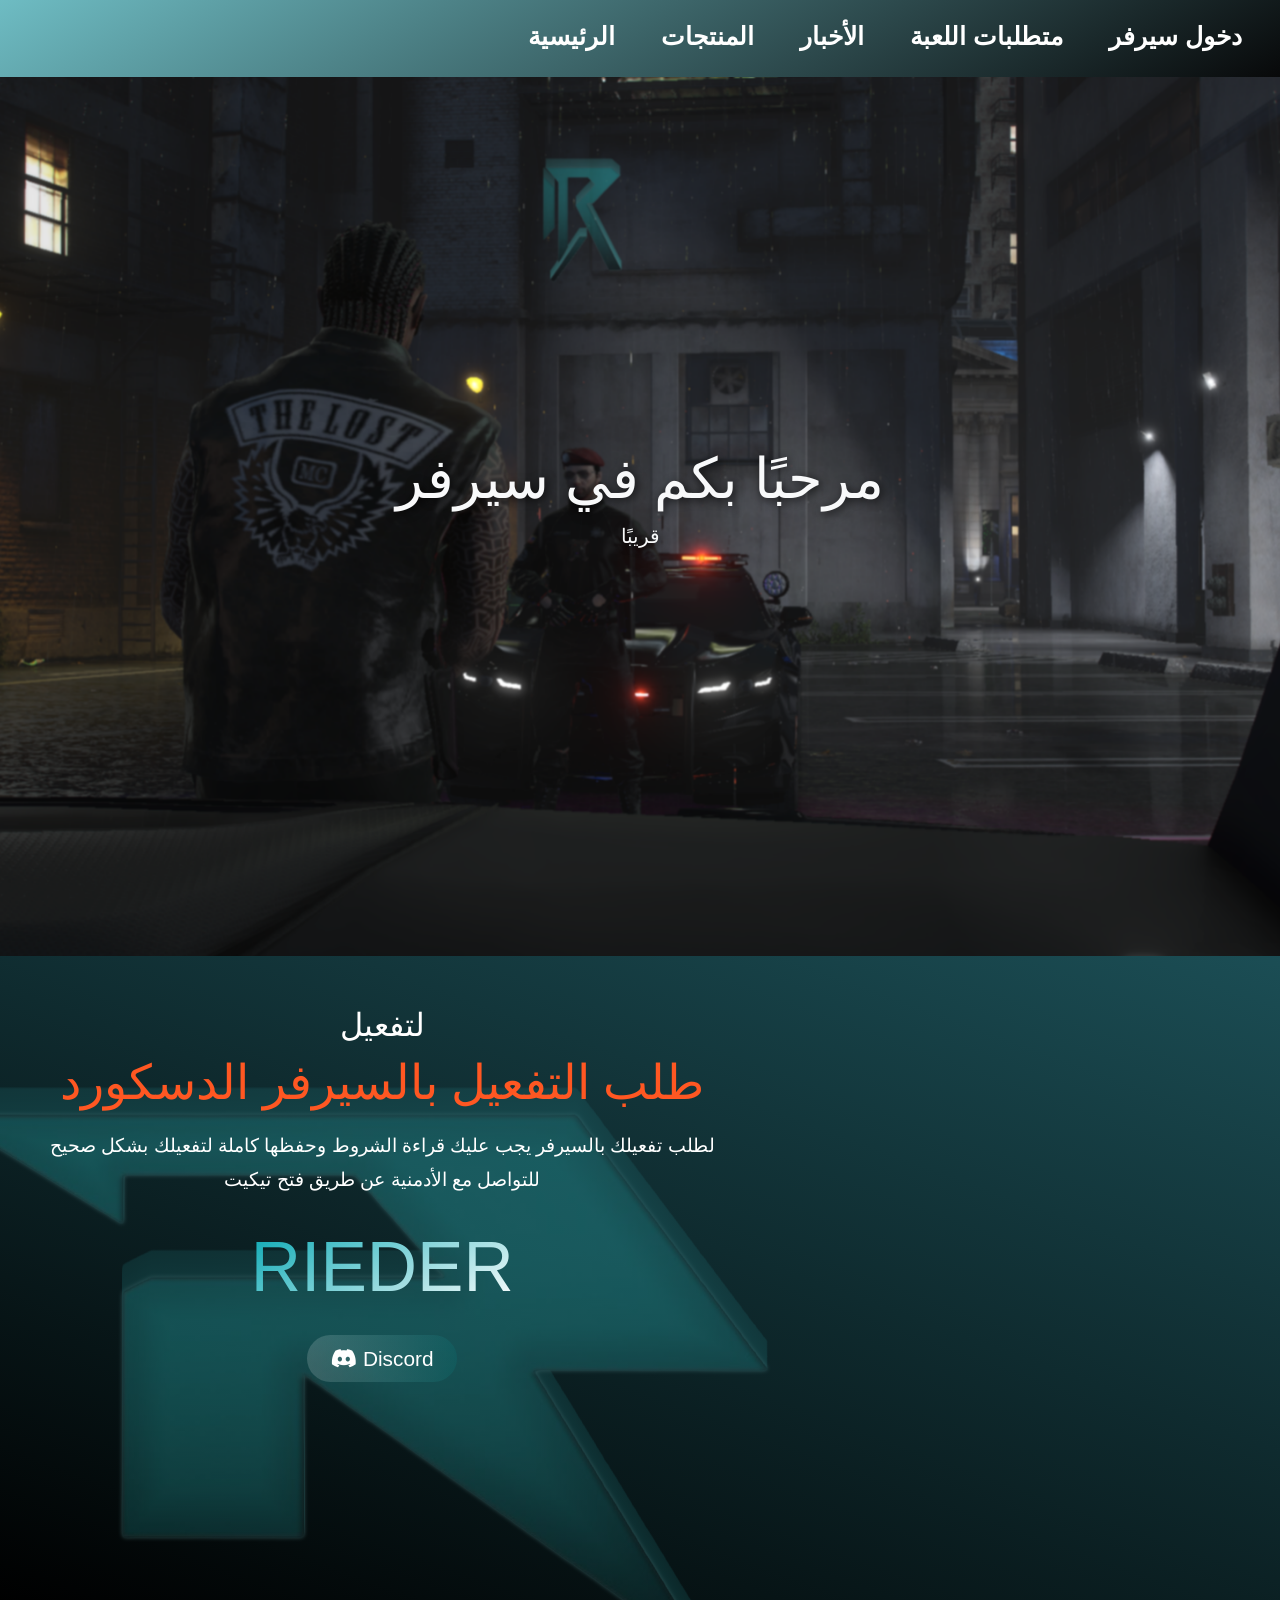
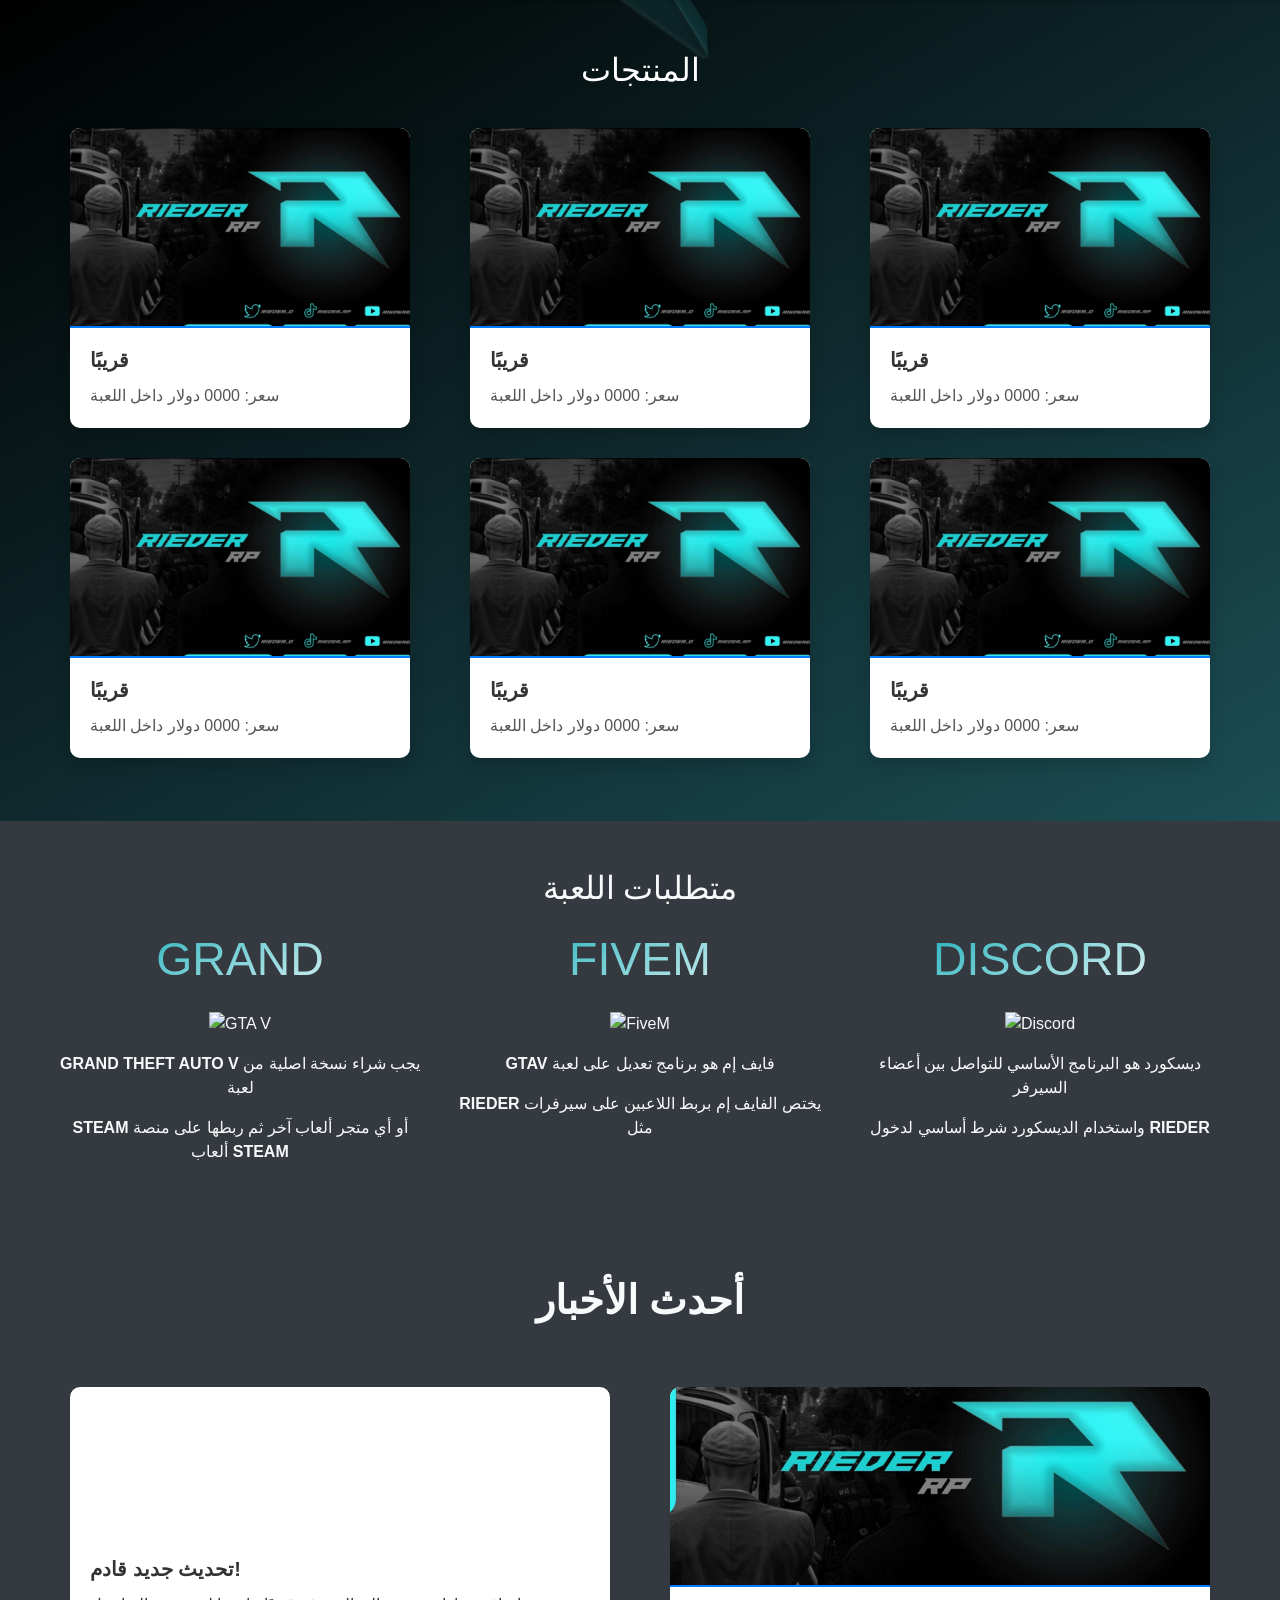
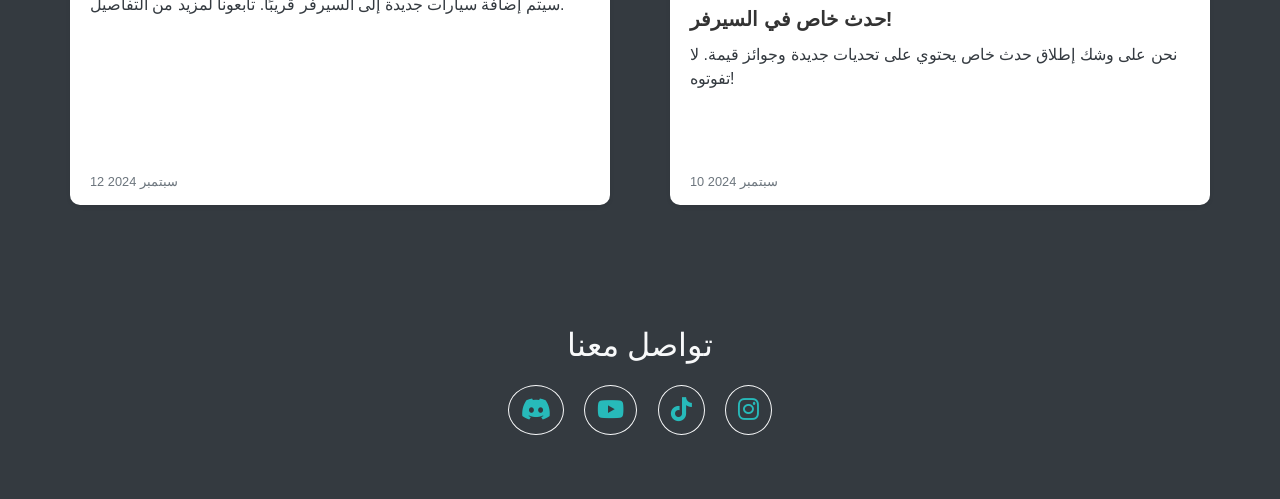
==== commit a2f12647: "Add files via upload" ====
--- a/index.html
+++ b/index.html
@@ -24,15 +24,19 @@
     />
     <link
       rel="stylesheet"
+      href="https://cdnjs.cloudflare.com/ajax/libs/aos/2.3.1/aos.css"
+    />
+
+    <link
+      rel="stylesheet"
       href="https://unpkg.com/swiper/swiper-bundle.min.css"
     />
     <link rel="stylesheet" href="style.css" />
   </head>
-
   <body>
     <!-- شريط التنقل -->
     <nav class="navbar navbar-expand-lg navbar-dark bg-dark fixed-top">
-      <a class="navbar-brand" href="#">RIEDER</a>
+      <a class="navbar-brand" href="#"> </a>
       <button
         class="navbar-toggler"
         type="button"
@@ -44,6 +48,7 @@
       >
         <span class="navbar-toggler-icon"></span>
       </button>
+      <div class="icons-R"><img style="width: 100px;" src="img/1031.gif" alt=""></div>
       <div class="collapse navbar-collapse" id="navbarNav">
         <ul class="navbar-nav ml-auto">
           <li class="nav-item">
@@ -56,6 +61,9 @@
           <li class="nav-item">
             <a class="nav-link" href="#requirements">متطلبات اللعبة</a>
           </li>
+          <li class="nav-item">
+            <a class="nav-link" href="https://cfx.re/join/7axp3r">دخول سيرفر</a>
+          </li>
         </ul>
       </div>
     </nav>
@@ -70,69 +78,110 @@
           class="slide active"
           style="background-image: url('img/RD-1.png')"
         ></div>
-        <div class="slide" style="background-image: url('img/IMG_1277.jpg')"></div>
-        <div class="slide" style="background-image: url('img/IMG_1278.jpg')"></div>
+        <div
+          class="slide"
+          style="background-image: url('img/IMG_1277.jpg')"
+        ></div>
+        <div
+          class="slide"
+          style="background-image: url('img/IMG_1278.jpg')"
+        ></div>
       </div>
       <div class="container text-light">
-        <h1 class="display-4">RIEDER مرحبًا بكم في سيرفر</h1>
-        <p class="lead">FiveM السيارات وأحدث الأخبار استمتع بأفضل سيرفر لي </p>
-      </div>
-    </section>
-    <section class="conr">
-
-    
-        <div class="swiper-div">
-          <div class="swiper-container">
-            <div class="swiper-wrapper">
-              <div class="swiper-slide">
-                <img class="slider-image" src="img/IMG_1285.jpg" alt="Image 1" />
-              </div>
-              <div class="swiper-slide">
-                <img class="slider-image" src="img/kane.png" alt="Image 2" />
-              </div>
-              <div class="swiper-slide">
-                <img class="slider-image" src="img/image.png" alt="Image 3" />
-              </div>
-              <div class="swiper-slide">
-                <img class="slider-image" src="img/banner.jpg" alt="Image 4" />
-              </div>
-              <div class="swiper-slide">
-                <img class="slider-image" src="img/banner.jpg" alt="Image 5" />
-              </div>
-            </div>
-            <div class="swiper-button-next"></div>
-            <div class="swiper-button-prev"></div>
-            <div class="swiper-pagination"></div>
-          </div>
-        </div>
-        
-        <div class="text">
-          <h2> بي شكل مختلف؟ RP جاهز لتجربة لعب</h2>
-          <p>
-            <span style="color: rgb(231, 253, 255)">انضم اليوم</span>
-            <span style="color: red">وكن جزءًا من شيء غير عادي</span>
-          </p>
-        </div>
-
-    </section>
-    
+        <h1 data-aos="flip-up" class="display-4"> مرحبًا بكم في سيرفر</h1>
+        <p class="lead">قريبًا</p>
+      </div>
+    </section>
+    <!-- قسم التفعيل -->
+    <section class="activation-section text-center">
+      <div data-aos="fade-right" class="item item-1">
+        <h3>لتفعيل</h3>
+        <h1>طلب التفعيل بالسيرفر الدسكورد</h1>
+        <p>
+          لطلب تفعيلك بالسيرفر يجب عليك قراءة الشروط وحفظها كاملة لتفعيلك بشكل
+          صحيح
+        </p>
+        <p>للتواصل مع الأدمنية عن طريق فتح تيكيت</p>
+        <div class="admin"><span class="text-danger">RIEDER</span></div>
+        <br />
+
+        <a
+          href="https://discord.gg/NkKZHzHgJ5"
+          target="_blank"
+          class="discord-button"
+        >
+          <i class="fab fa-discord"></i> Discord
+        </a>
+      </div>
+      <div  class="item item-2">
+        <img src="img/logo-187456c5.png" alt="" />
+      </div>
+      <!--سيرفرنا على ديسكورد -->
+      <div  data-aos="fade-left" class="discord-status">
+        <div id="memberCount">
+          <iframe
+            src="https://discord.com/widget?id=1255744346272174243&theme=dark"
+            width="350"
+            height="500"
+            allowtransparency="true"
+            frameborder="0"
+          ></iframe>
+        </div>
+      </div>
+    </section>
     <!-- قسم المنتجات -->
-    <section id="products" class="py-5">
-      <div class="container">
+    <section id="products" class="py-5 products">
+      <div data-aos="fade" class="container">
         <h2 class="text-center mb-4">المنتجات</h2>
         <div class="row">
           <div class="col-md-4">
             <div class="card shadow">
-              <img src="img/R.png" class="card-img-top" alt="سيارة 1" />
-              <div class="card-body">
-                <h5 class="card-title">قريبًا</h5>
-                <p class="card-text">سعر: 0000 دولار داخل اللعبة</p>
-              </div>
-            </div>
-          </div>
-          <div class="col-md-4">
-            <div class="card shadow">
-              <img src="img/R.png" class="card-img-top" alt="سيارة 2" />
+              <img src="img/IMG_1277.jpg" class="card-img-top" alt="سيارة 1" />
+              <div class="card-body">
+                <h5 class="card-title">قريبًا</h5>
+                <p class="card-text">سعر: 0000 دولار داخل اللعبة</p>
+              </div>
+            </div>
+          </div>
+          <div class="col-md-4">
+            <div class="card shadow">
+              <img src="img/IMG_1277.jpg" class="card-img-top" alt="سيارة 2" />
+              <div class="card-body">
+                <h5 class="card-title">قريبًا</h5>
+                <p class="card-text">سعر: 0000 دولار داخل اللعبة</p>
+              </div>
+            </div>
+          </div>
+          <div class="col-md-4">
+            <div class="card shadow">
+              <img src="img/IMG_1277.jpg" class="card-img-top" alt="سيارة 1" />
+              <div class="card-body">
+                <h5 class="card-title">قريبًا</h5>
+                <p class="card-text">سعر: 0000 دولار داخل اللعبة</p>
+              </div>
+            </div>
+          </div>
+          <div class="col-md-4">
+            <div class="card shadow">
+              <img src="img/IMG_1277.jpg" class="card-img-top" alt="سيارة 1" />
+              <div class="card-body">
+                <h5 class="card-title">قريبًا</h5>
+                <p class="card-text">سعر: 0000 دولار داخل اللعبة</p>
+              </div>
+            </div>
+          </div>
+          <div class="col-md-4">
+            <div class="card shadow">
+              <img src="img/IMG_1277.jpg" class="card-img-top" alt="سيارة 1" />
+              <div class="card-body">
+                <h5 class="card-title">قريبًا</h5>
+                <p class="card-text">سعر: 0000 دولار داخل اللعبة</p>
+              </div>
+            </div>
+          </div>
+          <div class="col-md-4">
+            <div class="card shadow">
+              <img src="img/IMG_1277.jpg" class="card-img-top" alt="سيارة 1" />
               <div class="card-body">
                 <h5 class="card-title">قريبًا</h5>
                 <p class="card-text">سعر: 0000 دولار داخل اللعبة</p>
@@ -145,7 +194,7 @@
 
     <!-- قسم متطلبات اللعبة -->
     <section id="requirements" class="py-5 bg-dark text-light">
-      <div class="container">
+      <div data-aos="fade-up" class="container">
         <h2 class="text-center mb-4">متطلبات اللعبة</h2>
         <div class="row text-center">
           <div class="col-md-4">
@@ -191,13 +240,22 @@
     </section>
 
     <!-- قسم الأخبار -->
-    <section id="news" class="py-5 bg-light text-dark">
-      <div class="container">
-        <h2 class="text-center mb-5">أحدث الأخبار</h2>
+    <section id="news" class="py-5 bg-dark text-dark">
+      <div data-aos="fade-up" class="container">
+        <h2 class="text-center mb-5 text-light">أحدث الأخبار</h2>
         <div class="row">
           <div class="col-md-6 mb-4">
             <div class="card shadow-sm h-100">
-              <img src="img/RD-1.png" class="card-img-top" alt="خبر 1" />
+              <iframe
+                width="AUTO"
+                height="AUTO"
+                src="https://www.youtube.com/embed/n6cU9U5pLqk"
+                title="Coming soon city of X3F6 (S6)"
+                frameborder="0"
+                allow="accelerometer; autoplay; clipboard-write; encrypted-media; gyroscope; picture-in-picture; web-share"
+                referrerpolicy="strict-origin-when-cross-origin"
+                allowfullscreen
+              ></iframe>
               <div class="card-body">
                 <h5 class="card-title">تحديث جديد قادم!</h5>
                 <p>
@@ -212,7 +270,7 @@
           </div>
           <div class="col-md-6 mb-4">
             <div class="card shadow-sm h-100">
-              <img src="img/RD-1.png" class="card-img-top" alt="خبر 2" />
+              <img src="img/IMG_1277.jpg" class="card-img-top" alt="خبر 2" />
               <div class="card-body">
                 <h5 class="card-title">حدث خاص في السيرفر!</h5>
                 <p>
@@ -229,30 +287,12 @@
       </div>
     </section>
 
-    <!-- قسم التفعيل -->
-    <section class="activation-section text-center">
-      <h3>لتفعيل</h3>
-      <h1>طلب التفعيل بالسيرفر الدسكورد</h1>
-      <p>
-        لطلب تفعيلك بالسيرفر يجب عليك قراءة الشروط وحفظها كاملة لتفعيلك بشكل
-        صحيح
-      </p>
-      <p>للتواصل مع الأدمنية عن طريق فتح تيكيت</p>
-      <div class="admin"><span class="text-danger">RIEDER</span></div>
-      <br />
-      <a
-        href="https://discord.gg/NkKZHzHgJ5"
-        target="_blank"
-        class="discord-button"
-        ><i class="fab fa-discord"></i> Discord</a
-      >
-    </section>
-
     <!-- تواصل -->
     <footer class="bg-dark text-light text-center py-3">
       <section id="social-media" class="py-5 bg-dark text-light text-center">
-        <div class="container">
+        <div data-aos="fade-up" class="container">
           <h2>تواصل معنا</h2>
+          
           <div class="social-icons">
             <a
               href="https://discord.gg/NkKZHzHgJ5"
@@ -284,6 +324,8 @@
     <script src="https://cdn.jsdelivr.net/npm/@popperjs/core@2.10.2/dist/umd/popper.min.js"></script>
     <script src="https://stackpath.bootstrapcdn.com/bootstrap/4.5.2/js/bootstrap.min.js"></script>
     <script src="https://unpkg.com/swiper/swiper-bundle.min.js"></script>
+    <script src="https://cdnjs.cloudflare.com/ajax/libs/aos/2.3.1/aos.js"></script>
+    <script src="https://cdn.statuspage.io/se-v2.js"></script>
     <script src="script.js"></script>
   </body>
 </html>
--- a/style.css
+++ b/style.css
@@ -36,7 +36,11 @@
 
 /* تخصيص شريط التنقل */
 .navbar {
-  background: linear-gradient(to right, #000000, #027386);
+  background: linear-gradient(
+    150deg,
+    rgba(119, 208, 215, 0.865),
+    rgba(0, 0, 0, 0.847)
+  ); /* تدرج لون خلفية */
   padding: 10px 30px; /* زيادة الحشوة */
   font-size: 25px;
   font-weight: 600;
@@ -49,7 +53,7 @@
 }
 
 .nav-link:after {
-  content: '';
+  content: "";
   display: block;
   height: 3px;
   background: #ffffff;
@@ -61,7 +65,13 @@
 .nav-link:hover:after {
   width: 100%; /* عرض شريط تحت الرابط عند التحويم */
 }
-
+.icons-R{
+  overflow: hidden;
+position: absolute;
+top: 0px;
+right:0px;
+left: 0PX;
+}
 /* قسم الصفحة الرئيسية */
 #home {
   position: relative;
@@ -98,7 +108,7 @@
 /* تنسيق النص */
 .container {
   z-index: 1;
-  display:flexbox;
+  display: flexbox;
   flex-wrap: wrap; /* لتناسب العناصر بشكل أفضل */
   justify-content: space-around; /* توزيع العناصر */
 }
@@ -109,6 +119,13 @@
 }
 
 /* المنتجات */
+.products {
+  background: linear-gradient(
+    150deg,
+    rgba(0, 0, 0, 0.5),
+    rgba(34, 97, 106, 0.8)
+  ); /* تدرج لون خلفية */
+}
 .card {
   border: none;
   border-radius: 10px; /* زوايا دائرية */
@@ -147,6 +164,7 @@
 /* قسم الأخبار المحسن */
 #news {
   background-color: #222;
+  padding: 20px;
 }
 
 #news h2 {
@@ -202,14 +220,13 @@
   color: white;
   margin: 0 15px;
   font-size: 2.5rem;
-  transition: transform 0.3s, color 0.3s; /* إضافة تأثيرات */
+  transition: transform 0.3s ease, color 0.3s ease; /* إضافة تأثيرات */
 }
 
 .social-icon:hover {
-  color: #027386; /* لون مختلف عند التحويم */
-  transform: scale(1.1); /* تكبير الأيقونة عند التحويم */
-}
-
+  color: #27baba; /* لون مختلف عند التحويم */
+  transform: scale(1.2); /* تكبير الأيقونة عند التحويم */
+}
 /*gem*/
 
 .text-danger {
@@ -229,7 +246,7 @@
   text-align: center;
   padding: 50px;
   background: linear-gradient(
-    150deg,
+    -160deg,
     rgba(34, 97, 106, 0.8),
     rgba(0, 0, 0, 0.5)
   ); /* تدرج لون خلفية */
@@ -252,17 +269,22 @@
 }
 
 .discord-button {
+  padding: 12px 24px;
+  font-size: 1.3rem;
+  transition: background 0.9s ease, color 0.3s ease;
   margin-top: 30px;
-  background-color: #5865f2;
+  background: linear-gradient(to right, #ffffff2a, #0286862c);
   color: white;
-  padding: 10px 20px;
   border-radius: 25px;
   text-decoration: none;
-  font-size: 1.2rem;
 }
 
 .discord-button:hover {
-  background-color: #ffffff;
+  background: linear-gradient(to right, #ffffff, #028686);
+  color: #333;
+  border-radius: 25px;
+  text-decoration: none;
+  transition-delay: 0.2s; /* تأخير التحويم لمدة 0.2 ثانية */
 }
 
 .admin {
@@ -274,6 +296,28 @@
   margin-left: 5px;
 }
 
+.item {
+  z-index: 1;
+}
+
+.item-1 {
+  position: absolute;
+}
+
+.item-2 {
+  position: absolute;
+  z-index: -1;
+  opacity: 0.6;
+  top: 840px;
+  right: 390px;
+}
+
+.discord-status {
+  padding: 20px;
+  text-align: right;
+  border-radius: 10px;
+  font-family: Arial, sans-serif;
+}
 /* لتسهيل التنقل بين الصور بالنقر على الشريط السفلي  */
 
 .swiper-container {
@@ -338,3 +382,103 @@
   color: #fff;
   padding: 20px 0;
 }
+
+/* تحسين العرض على الأجهزة الصغيرة */
+@media (max-width: 768px) {
+  .activation-section h1 {
+    font-size: 1.5rem; /* تقليل حجم الخط للعناوين */
+  }
+
+  .activation-section h3 {
+    font-size: 1.2rem; /* تقليل حجم الخط للعناوين الفرعية */
+  }
+
+  .discord-button {
+    width: 100%; /* الزر يأخذ العرض الكامل */
+    font-size: 1rem; /* تقليل حجم الخط للزر */
+  }
+  .discord-status {
+    display: none;
+  }
+
+  .activation-section {
+    text-align: center; /* محاذاة النص إلى الوسط */
+  }
+
+  .activation-section h1 {
+    font-size: 1.8rem; /* تقليل حجم الخط للعناوين */
+  }
+
+  .activation-section h3 {
+    font-size: 1.5rem; /* تقليل حجم الخط للعناوين الفرعية */
+  }
+
+  .item {
+    display: flex; /* استخدام الفليكس لجعل العناصر متجاوبة */
+    flex-direction: column; /* عمود ليتناسب مع الشاشات الصغيرة */
+    align-items: center; /* محاذاة العناصر إلى الوسط */
+    margin-bottom: 20px; /* تباعد بين العناصر */
+  }
+.item img {
+  max-width: 100%;
+  height: auto; /* الحفاظ على نسبة الطول إلى العرض */
+  border-radius: 10px; /* زوايا دائرية للصورة */
+}
+
+  .discord-status {
+    width: 100%; /* تأكد من أن حالة Discord تأخذ العرض الكامل */
+    margin-top: 20px; /* تباعد أعلى */
+  }
+
+  .discord-button {
+    width: 100%; /* تأكد من أن الزر يأخذ العرض الكامل */
+    font-size: 1.1rem; /* تعديل حجم الخط للزر */
+  }
+
+.discord-button {
+  transition: transform 0.3s;
+}
+
+.discord-button:hover {
+  transform: scale(1.1);
+}
+
+  .navbar {
+    font-size: 20px;
+    padding: 10px 20px;
+  }
+
+  .navbar .nav-link {
+    margin-left: 15px;
+    font-size: 1rem;
+  }
+
+  #home h1,
+  #home p {
+    font-size: 1.5rem;
+  }
+
+  .card {
+    flex: 1 1 100%;
+  }
+
+  .btn-primary {
+    font-size: 1rem;
+  }
+
+  .social-icon {
+    font-size: 2rem;
+  }
+}
+
+/* تحسين العرض على الأجهزة الكبيرة */
+@media (min-width: 1024px) {
+  .container {
+    max-width: 1200px;
+    margin: auto;
+  }
+
+  .card {
+    flex: 1 1 350px;
+  }
+}
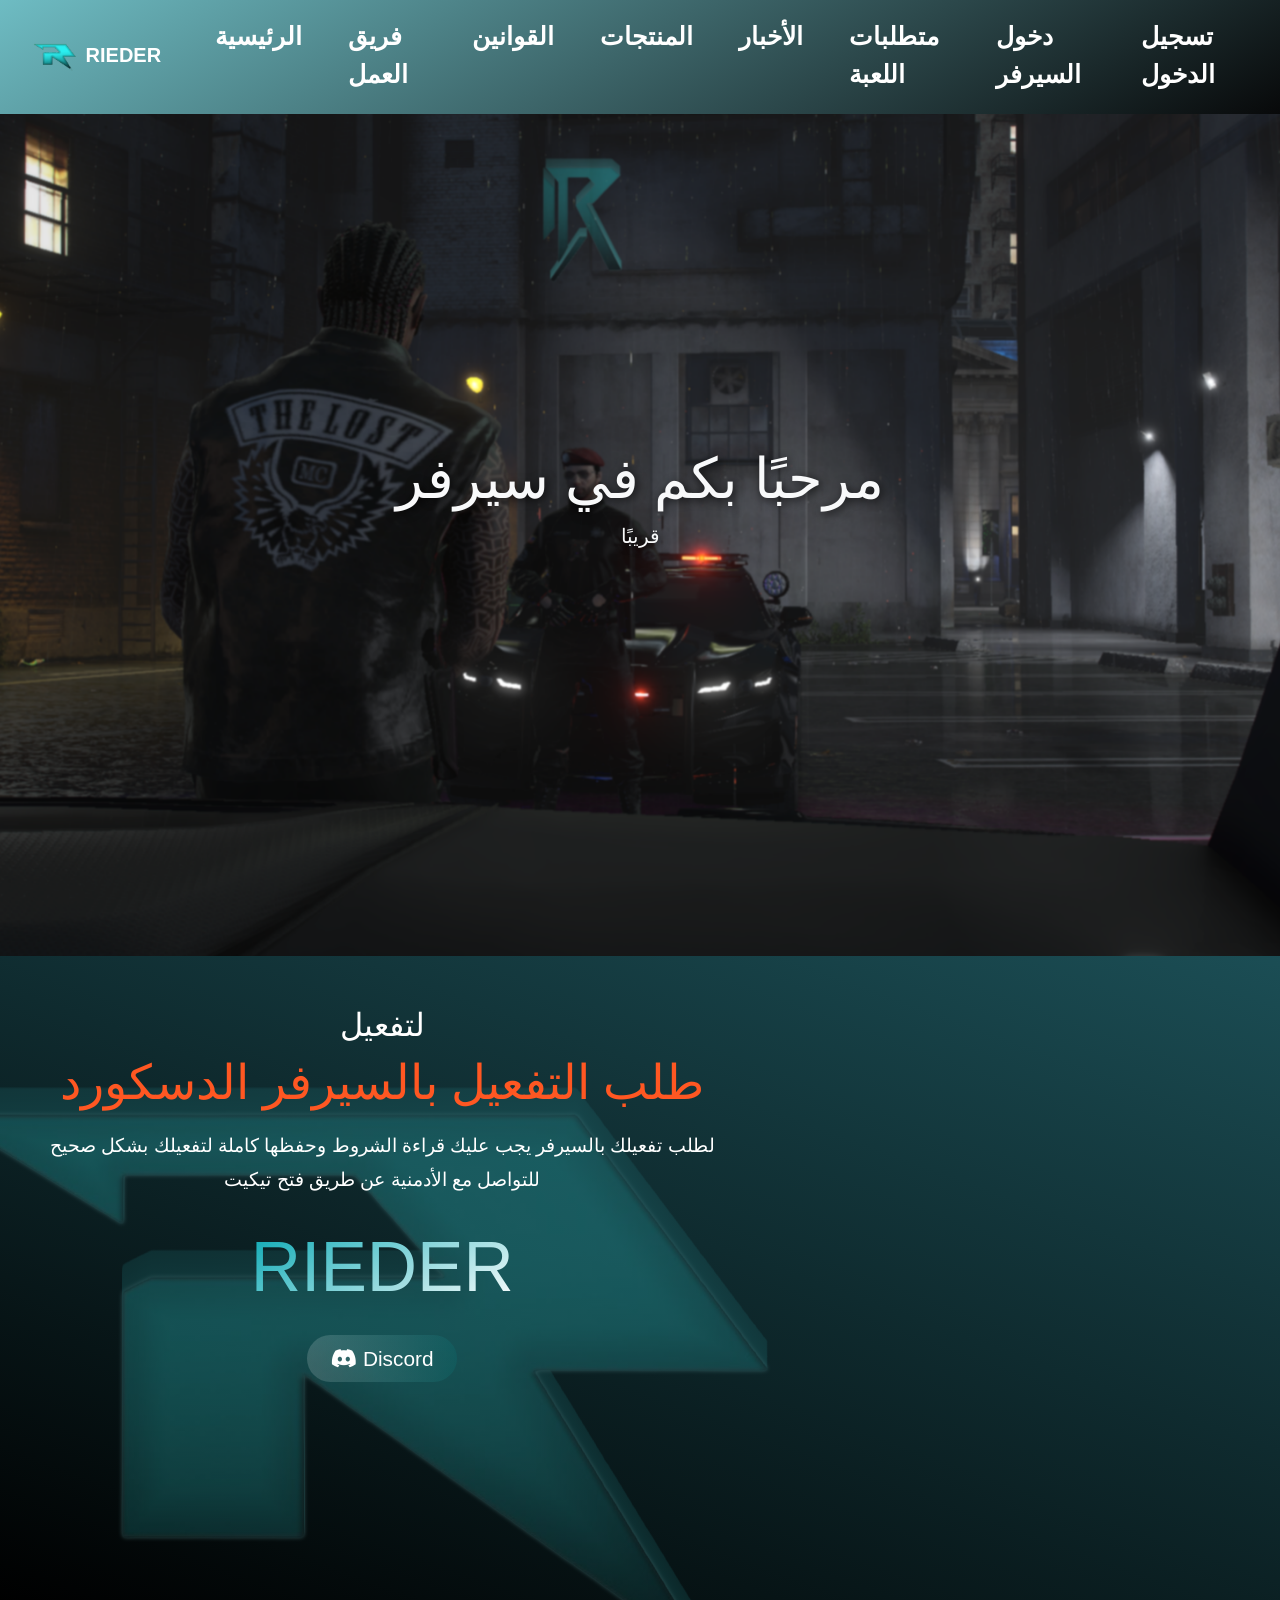
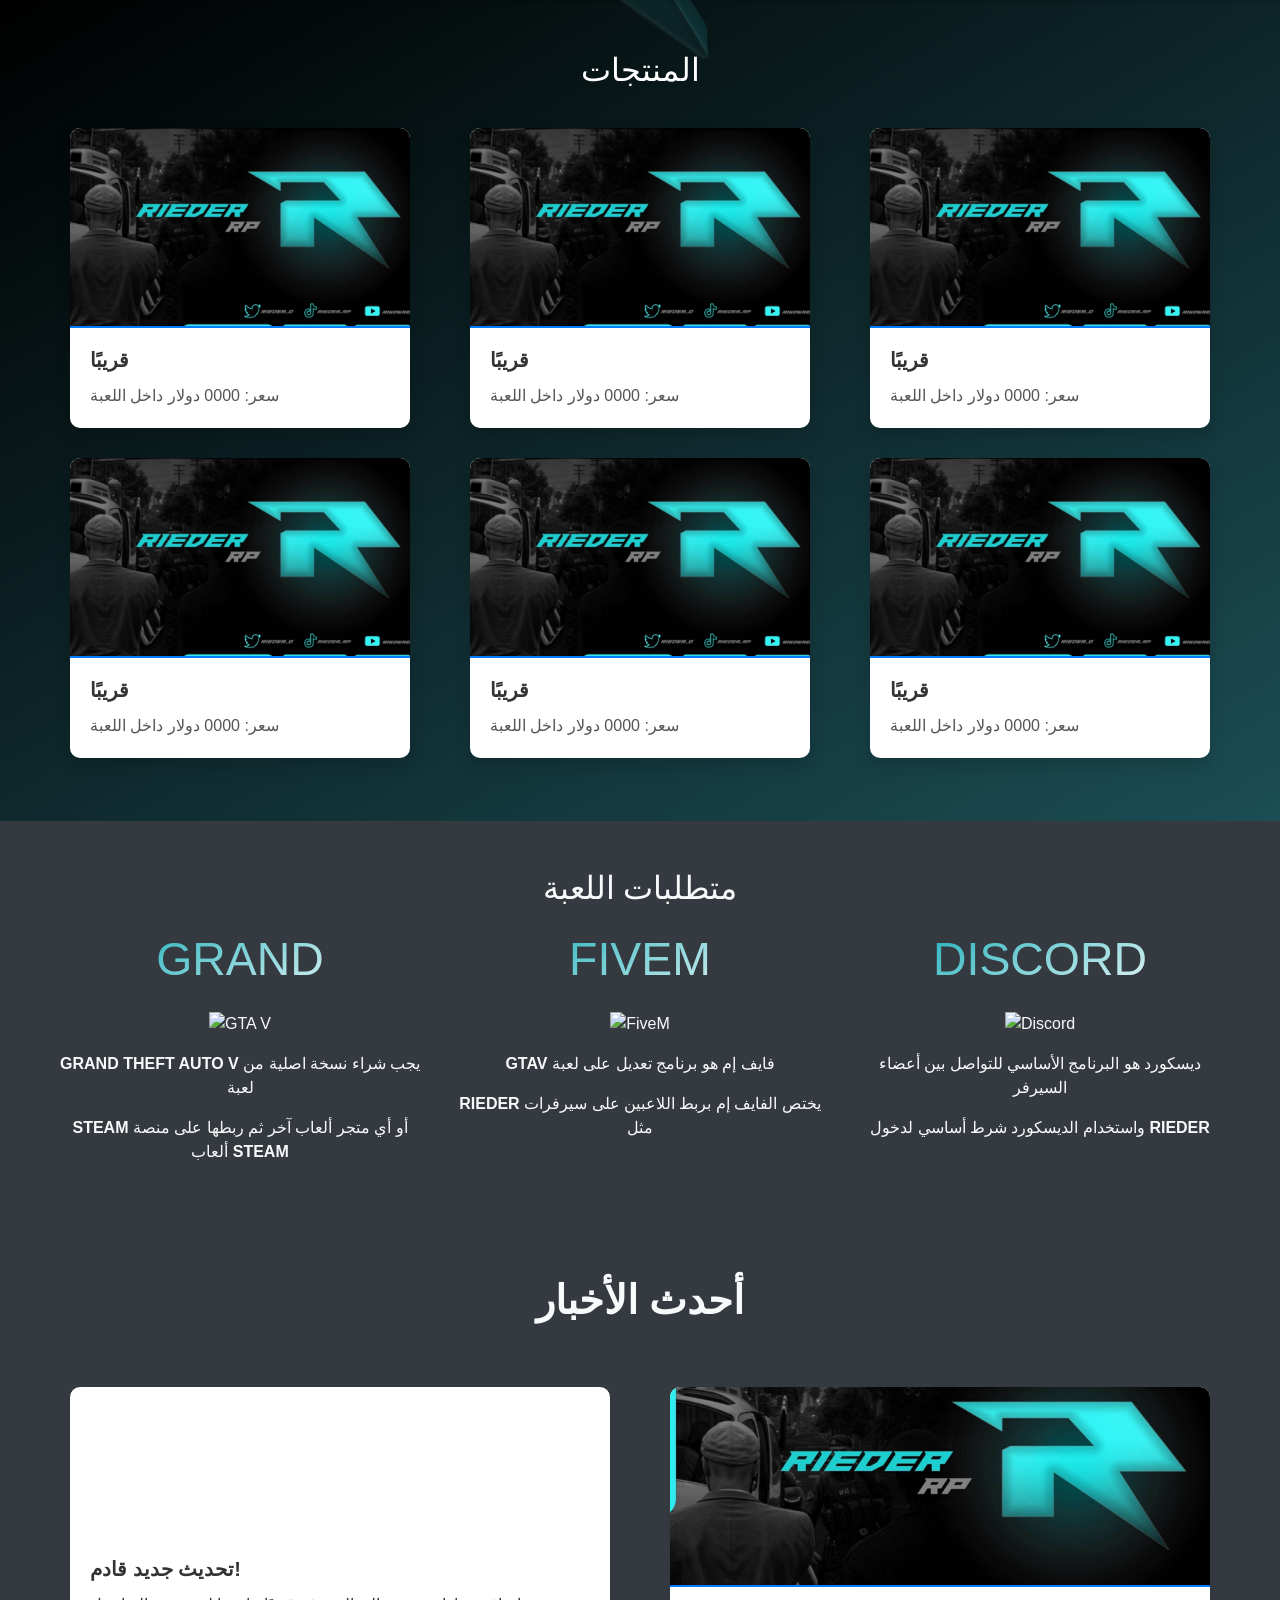
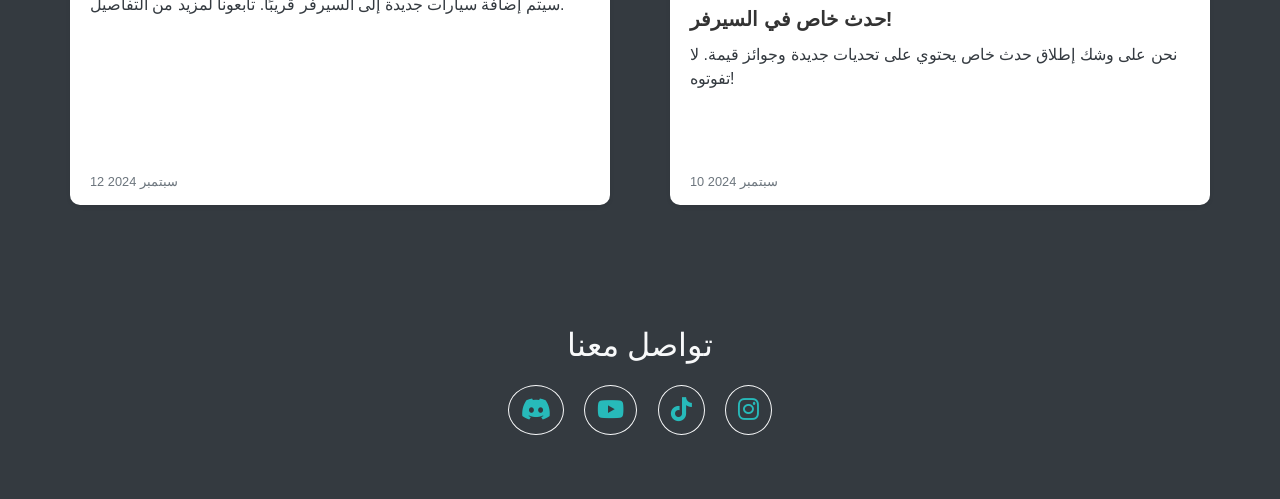
==== commit 31aee798: "Add files via upload" ====
--- a/index.html
+++ b/index.html
@@ -36,7 +36,9 @@
   <body>
     <!-- شريط التنقل -->
     <nav class="navbar navbar-expand-lg navbar-dark bg-dark fixed-top">
-      <a class="navbar-brand" href="#"> </a>
+      <a class="navbar-brand" href="#">
+        <img src="img/1031.gif" alt="RIEDER" style="width: 50px" /> RIEDER
+      </a>
       <button
         class="navbar-toggler"
         type="button"
@@ -48,11 +50,20 @@
       >
         <span class="navbar-toggler-icon"></span>
       </button>
-      <div class="icons-R"><img style="width: 100px;" src="img/1031.gif" alt=""></div>
       <div class="collapse navbar-collapse" id="navbarNav">
         <ul class="navbar-nav ml-auto">
           <li class="nav-item">
-            <a class="nav-link" href="#home">الرئيسية</a>
+            <a class="nav-link" href="index.html">الرئيسية</a>
+          </li>
+          <li class="nav-item">
+            <a class="nav-link" href="team.html">فريق العمل</a>
+          </li>
+          <li class="nav-item">
+            <a
+              class="nav-link"
+              href="https://docs.google.com/document/d/12a-mY9RG8KvAFV7GUMqDQoL4Nvi3nRLVWz4bjmvy7kY/edit?usp=sharing"
+              >القوانين</a
+            >
           </li>
           <li class="nav-item">
             <a class="nav-link" href="#products">المنتجات</a>
@@ -62,9 +73,19 @@
             <a class="nav-link" href="#requirements">متطلبات اللعبة</a>
           </li>
           <li class="nav-item">
-            <a class="nav-link" href="https://cfx.re/join/7axp3r">دخول سيرفر</a>
+            <a class="nav-link" href="https://cfx.re/join/7axp3r"
+              >دخول السيرفر</a
+            >
+          </li>
+          <li class="nav-item">
+            <a class="nav-link" href="login.html">تسجيل الدخول</a>
           </li>
         </ul>
+      </div>
+      <!-- المكان لعرض اسم وصورة المستخدم -->
+      <div id="user-info">
+        <p id="username"></p>
+        <img id="user-avatar" src="" />
       </div>
     </nav>
 
@@ -88,7 +109,7 @@
         ></div>
       </div>
       <div class="container text-light">
-        <h1 data-aos="flip-up" class="display-4"> مرحبًا بكم في سيرفر</h1>
+        <h1 data-aos="flip-up" class="display-4">مرحبًا بكم في سيرفر</h1>
         <p class="lead">قريبًا</p>
       </div>
     </section>
@@ -113,11 +134,11 @@
           <i class="fab fa-discord"></i> Discord
         </a>
       </div>
-      <div  class="item item-2">
+      <div class="item item-2">
         <img src="img/logo-187456c5.png" alt="" />
       </div>
       <!--سيرفرنا على ديسكورد -->
-      <div  data-aos="fade-left" class="discord-status">
+      <div data-aos="fade-left" class="discord-status">
         <div id="memberCount">
           <iframe
             src="https://discord.com/widget?id=1255744346272174243&theme=dark"
@@ -292,7 +313,7 @@
       <section id="social-media" class="py-5 bg-dark text-light text-center">
         <div data-aos="fade-up" class="container">
           <h2>تواصل معنا</h2>
-          
+
           <div class="social-icons">
             <a
               href="https://discord.gg/NkKZHzHgJ5"
@@ -327,5 +348,6 @@
     <script src="https://cdnjs.cloudflare.com/ajax/libs/aos/2.3.1/aos.js"></script>
     <script src="https://cdn.statuspage.io/se-v2.js"></script>
     <script src="script.js"></script>
+    <script src="Node.js"></script>
   </body>
 </html>
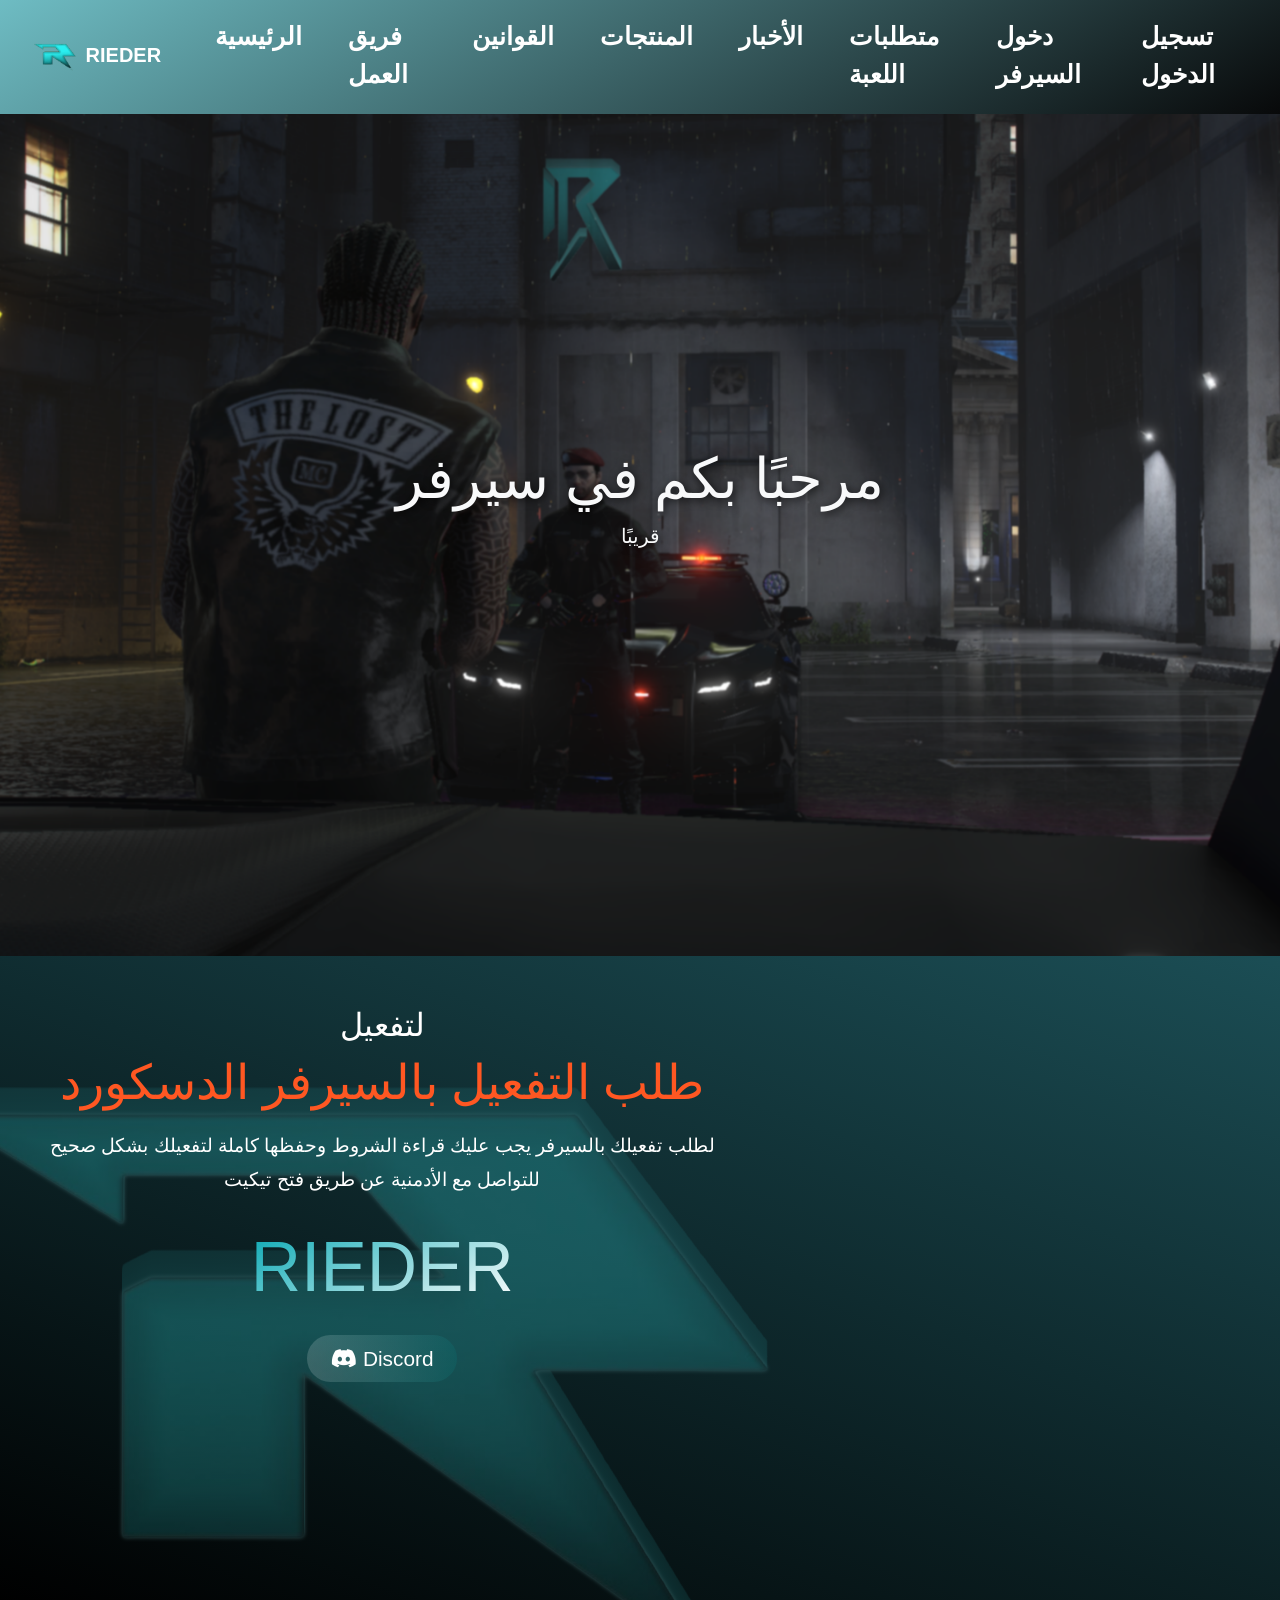
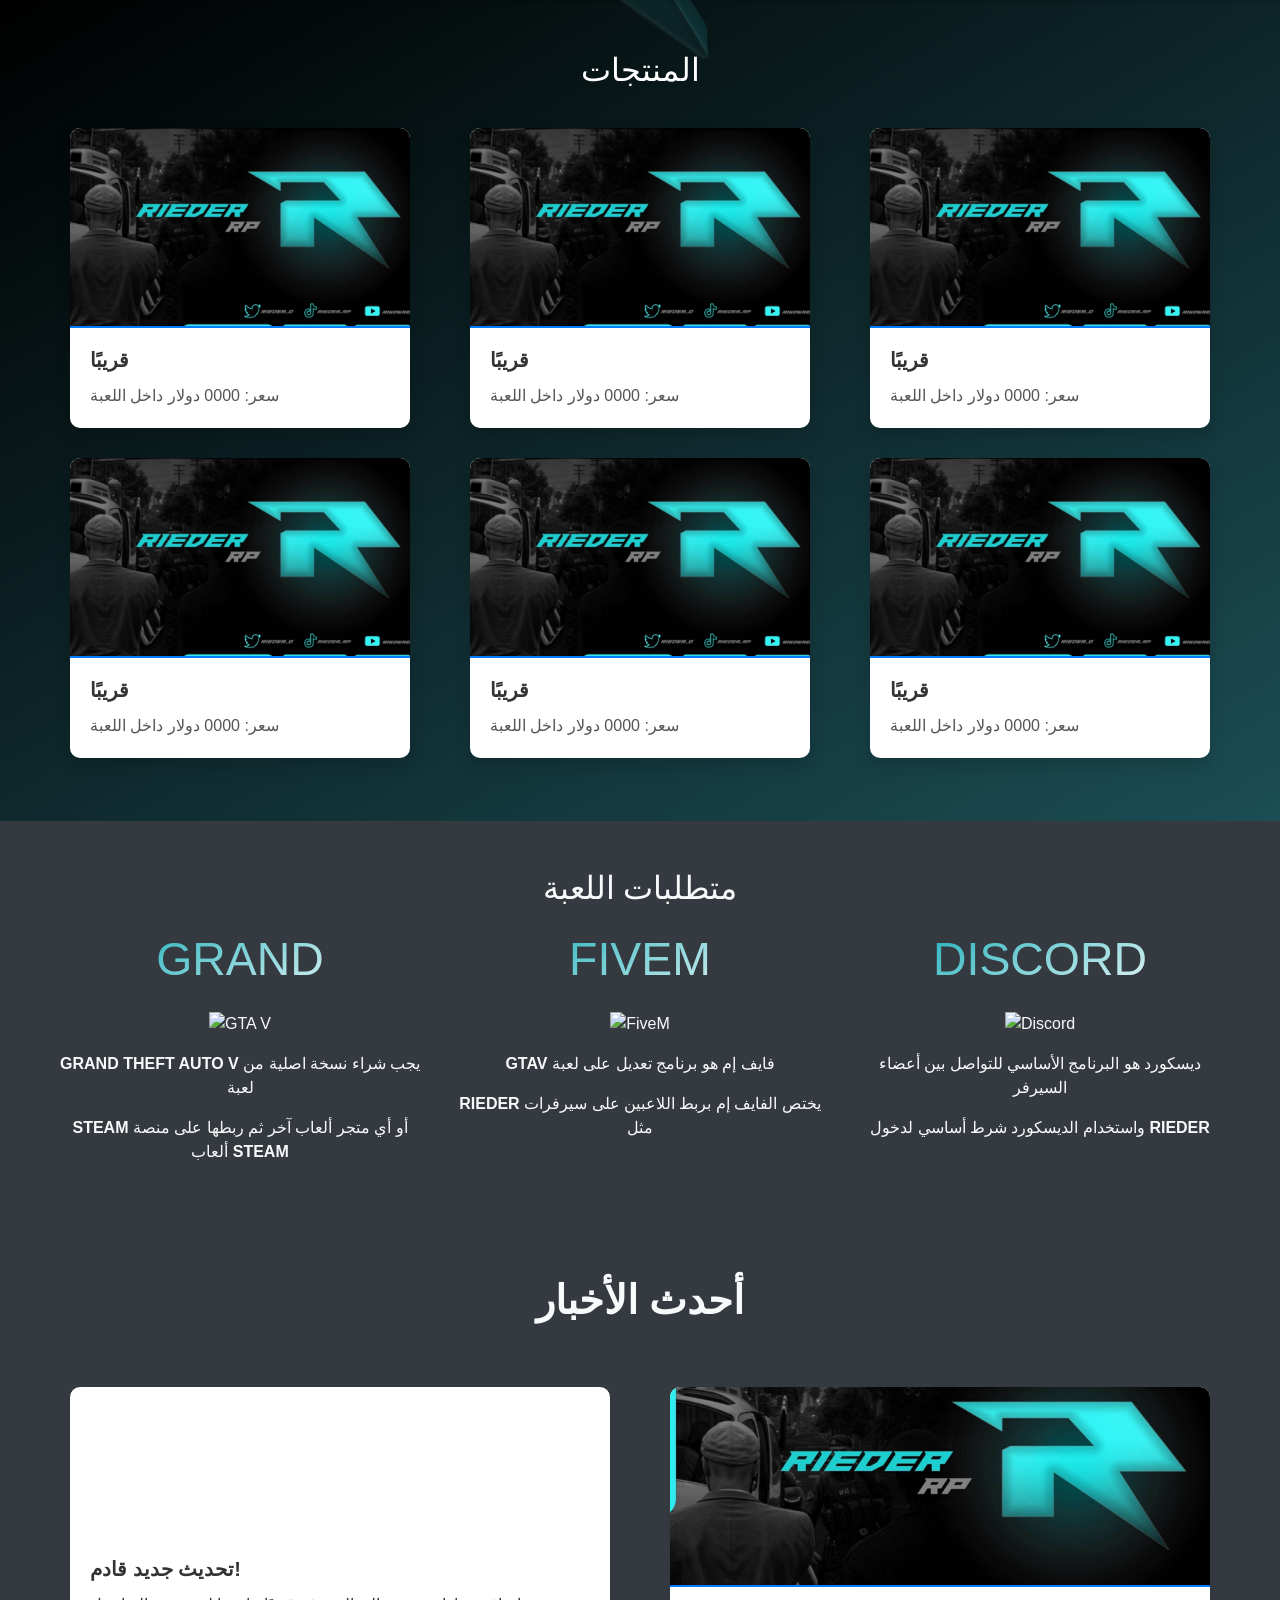
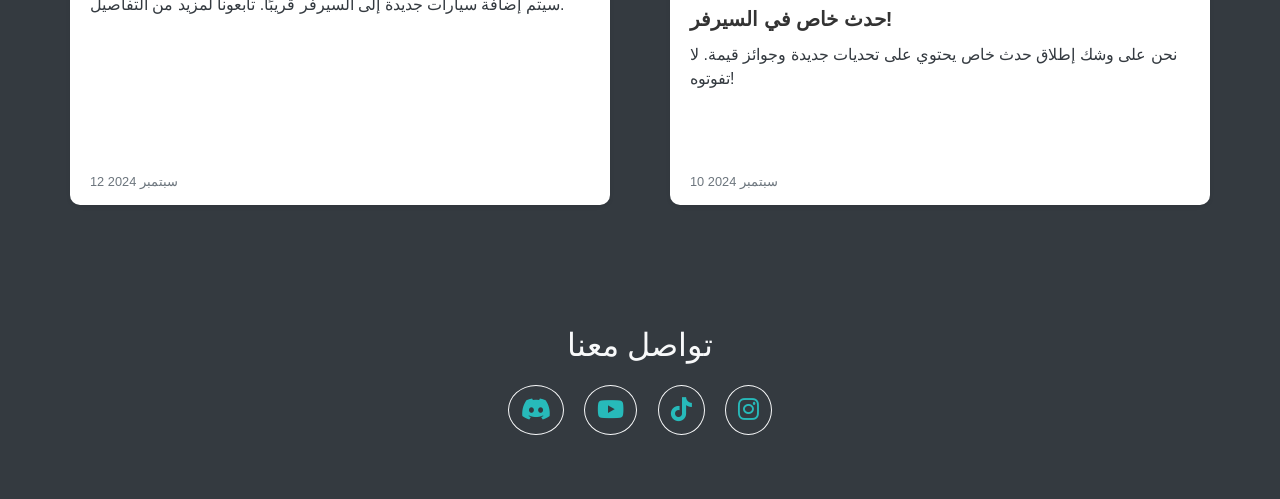
==== commit 7f85f17e: "Add files via upload" ====
--- a/index.html
+++ b/index.html
@@ -34,60 +34,35 @@
     <link rel="stylesheet" href="style.css" />
   </head>
   <body>
-    <!-- شريط التنقل -->
-    <nav class="navbar navbar-expand-lg navbar-dark bg-dark fixed-top">
-      <a class="navbar-brand" href="#">
-        <img src="img/1031.gif" alt="RIEDER" style="width: 50px" /> RIEDER
-      </a>
-      <button
-        class="navbar-toggler"
-        type="button"
-        data-toggle="collapse"
-        data-target="#navbarNav"
-        aria-controls="navbarNav"
-        aria-expanded="false"
-        aria-label="Toggle navigation"
-      >
-        <span class="navbar-toggler-icon"></span>
-      </button>
-      <div class="collapse navbar-collapse" id="navbarNav">
-        <ul class="navbar-nav ml-auto">
-          <li class="nav-item">
-            <a class="nav-link" href="index.html">الرئيسية</a>
-          </li>
-          <li class="nav-item">
-            <a class="nav-link" href="team.html">فريق العمل</a>
-          </li>
-          <li class="nav-item">
-            <a
-              class="nav-link"
-              href="https://docs.google.com/document/d/12a-mY9RG8KvAFV7GUMqDQoL4Nvi3nRLVWz4bjmvy7kY/edit?usp=sharing"
-              >القوانين</a
-            >
-          </li>
-          <li class="nav-item">
-            <a class="nav-link" href="#products">المنتجات</a>
-          </li>
-          <li class="nav-item"><a class="nav-link" href="#news">الأخبار</a></li>
-          <li class="nav-item">
-            <a class="nav-link" href="#requirements">متطلبات اللعبة</a>
-          </li>
-          <li class="nav-item">
-            <a class="nav-link" href="https://cfx.re/join/7axp3r"
-              >دخول السيرفر</a
-            >
-          </li>
-          <li class="nav-item">
-            <a class="nav-link" href="login.html">تسجيل الدخول</a>
-          </li>
-        </ul>
-      </div>
-      <!-- المكان لعرض اسم وصورة المستخدم -->
-      <div id="user-info">
-        <p id="username"></p>
-        <img id="user-avatar" src="" />
-      </div>
-    </nav>
+   <!-- شريط التنقل -->
+   <nav class="navbar navbar-expand-lg navbar-dark bg-dark fixed-top">
+    <a class="navbar-brand" href="#">
+      <img src="img/1031.gif" alt="RIEDER" style="width: 50px;" /> RIEDER
+    </a>
+    <button
+      class="navbar-toggler"
+      type="button"
+      data-toggle="collapse"
+      data-target="#navbarNav"
+      aria-controls="navbarNav"
+      aria-expanded="false"
+      aria-label="Toggle navigation"
+    >
+      <span class="navbar-toggler-icon"></span>
+    </button>
+    <div class="collapse navbar-collapse" id="navbarNav">
+      <ul class="navbar-nav ml-auto">
+        <li class="nav-item"><a class="nav-link" href="index.html">الرئيسية</a></li>
+        <li class="nav-item"><a class="nav-link" href="team.html">فريق العمل</a></li>
+        <li class="nav-item"><a class="nav-link" href="https://docs.google.com/document/d/12a-mY9RG8KvAFV7GUMqDQoL4Nvi3nRLVWz4bjmvy7kY/edit?usp=sharing">القوانين</a></li>
+        <li class="nav-item"><a class="nav-link" href="#products">المنتجات</a></li>
+        <li class="nav-item"><a class="nav-link" href="#news">الأخبار</a></li>
+        <li class="nav-item"><a class="nav-link" href="#requirements">متطلبات اللعبة</a></li>
+        <li class="nav-item"><a class="nav-link" href="https://cfx.re/join/7axp3r">دخول السيرفر</a></li>
+        <li class="nav-item"><a class="nav-link" href="login.html">تسجيل الدخول</a></li>
+      </ul>
+    </div>
+  </nav>
 
     <!-- قسم الصفحة الرئيسية -->
     <section
@@ -348,6 +323,5 @@
     <script src="https://cdnjs.cloudflare.com/ajax/libs/aos/2.3.1/aos.js"></script>
     <script src="https://cdn.statuspage.io/se-v2.js"></script>
     <script src="script.js"></script>
-    <script src="Node.js"></script>
   </body>
 </html>
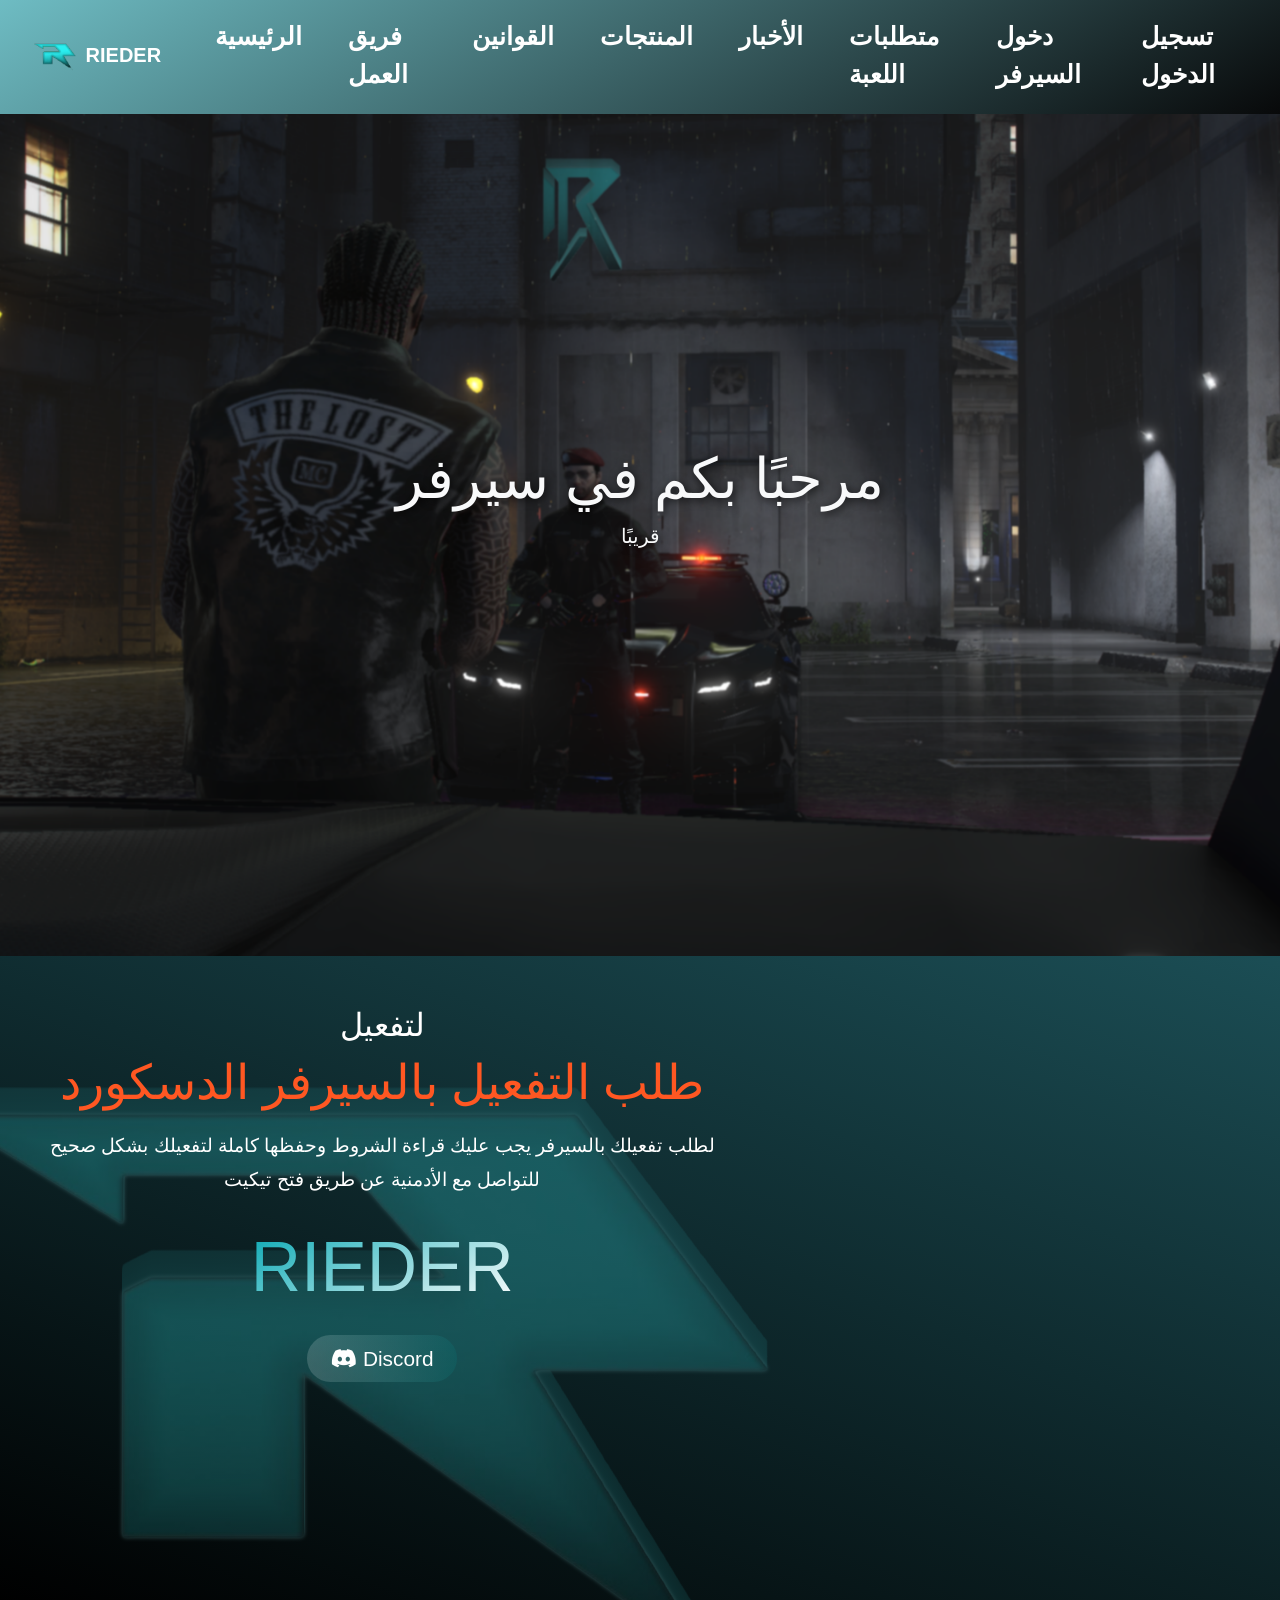
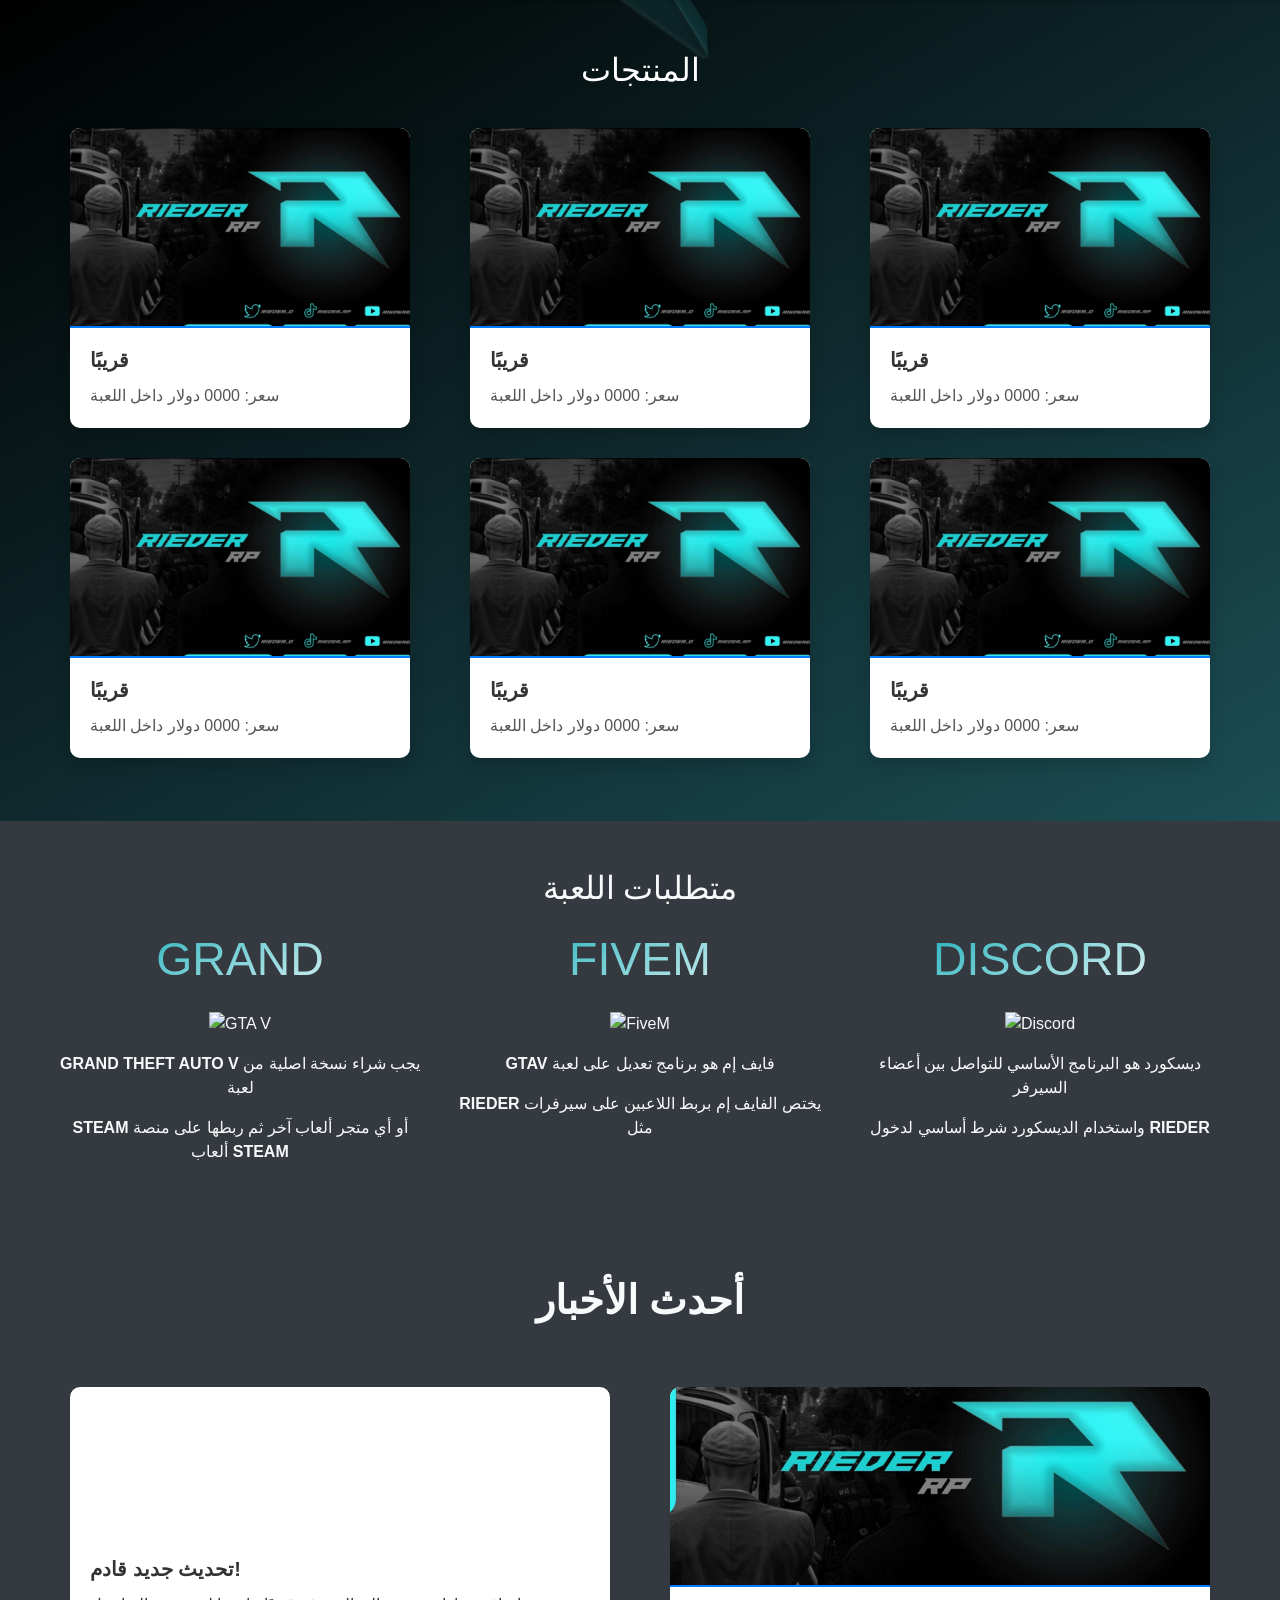
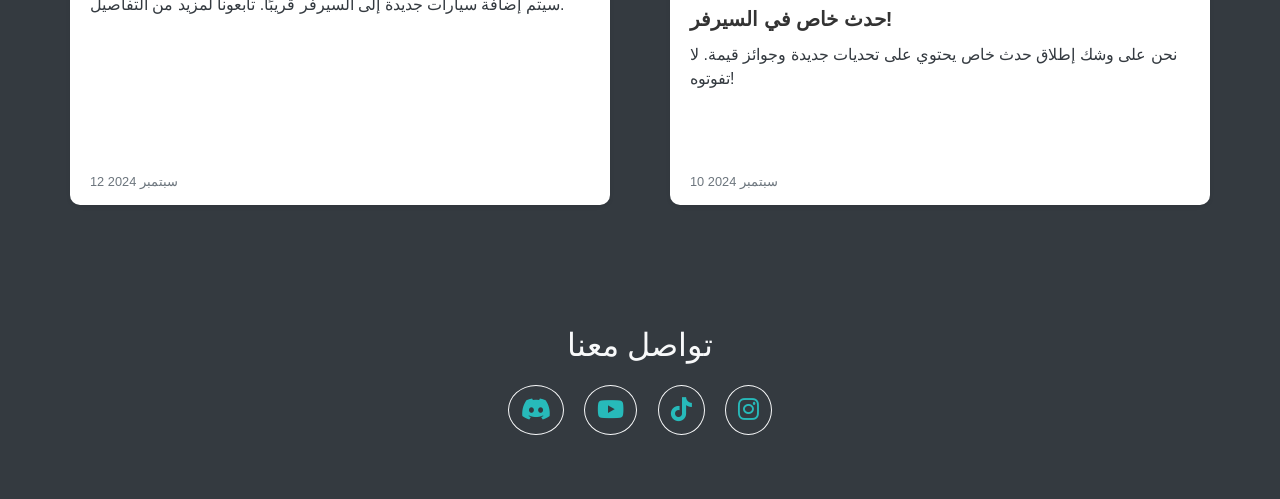
==== commit 211900cb: "Add files via upload" ====
--- a/index.html
+++ b/index.html
@@ -59,7 +59,7 @@
         <li class="nav-item"><a class="nav-link" href="#news">الأخبار</a></li>
         <li class="nav-item"><a class="nav-link" href="#requirements">متطلبات اللعبة</a></li>
         <li class="nav-item"><a class="nav-link" href="https://cfx.re/join/7axp3r">دخول السيرفر</a></li>
-        <li class="nav-item"><a class="nav-link" href="login.html">تسجيل الدخول</a></li>
+        <li class="nav-item"><a class="nav-link" href="public/login.html">تسجيل الدخول</a></li>
       </ul>
     </div>
   </nav>
